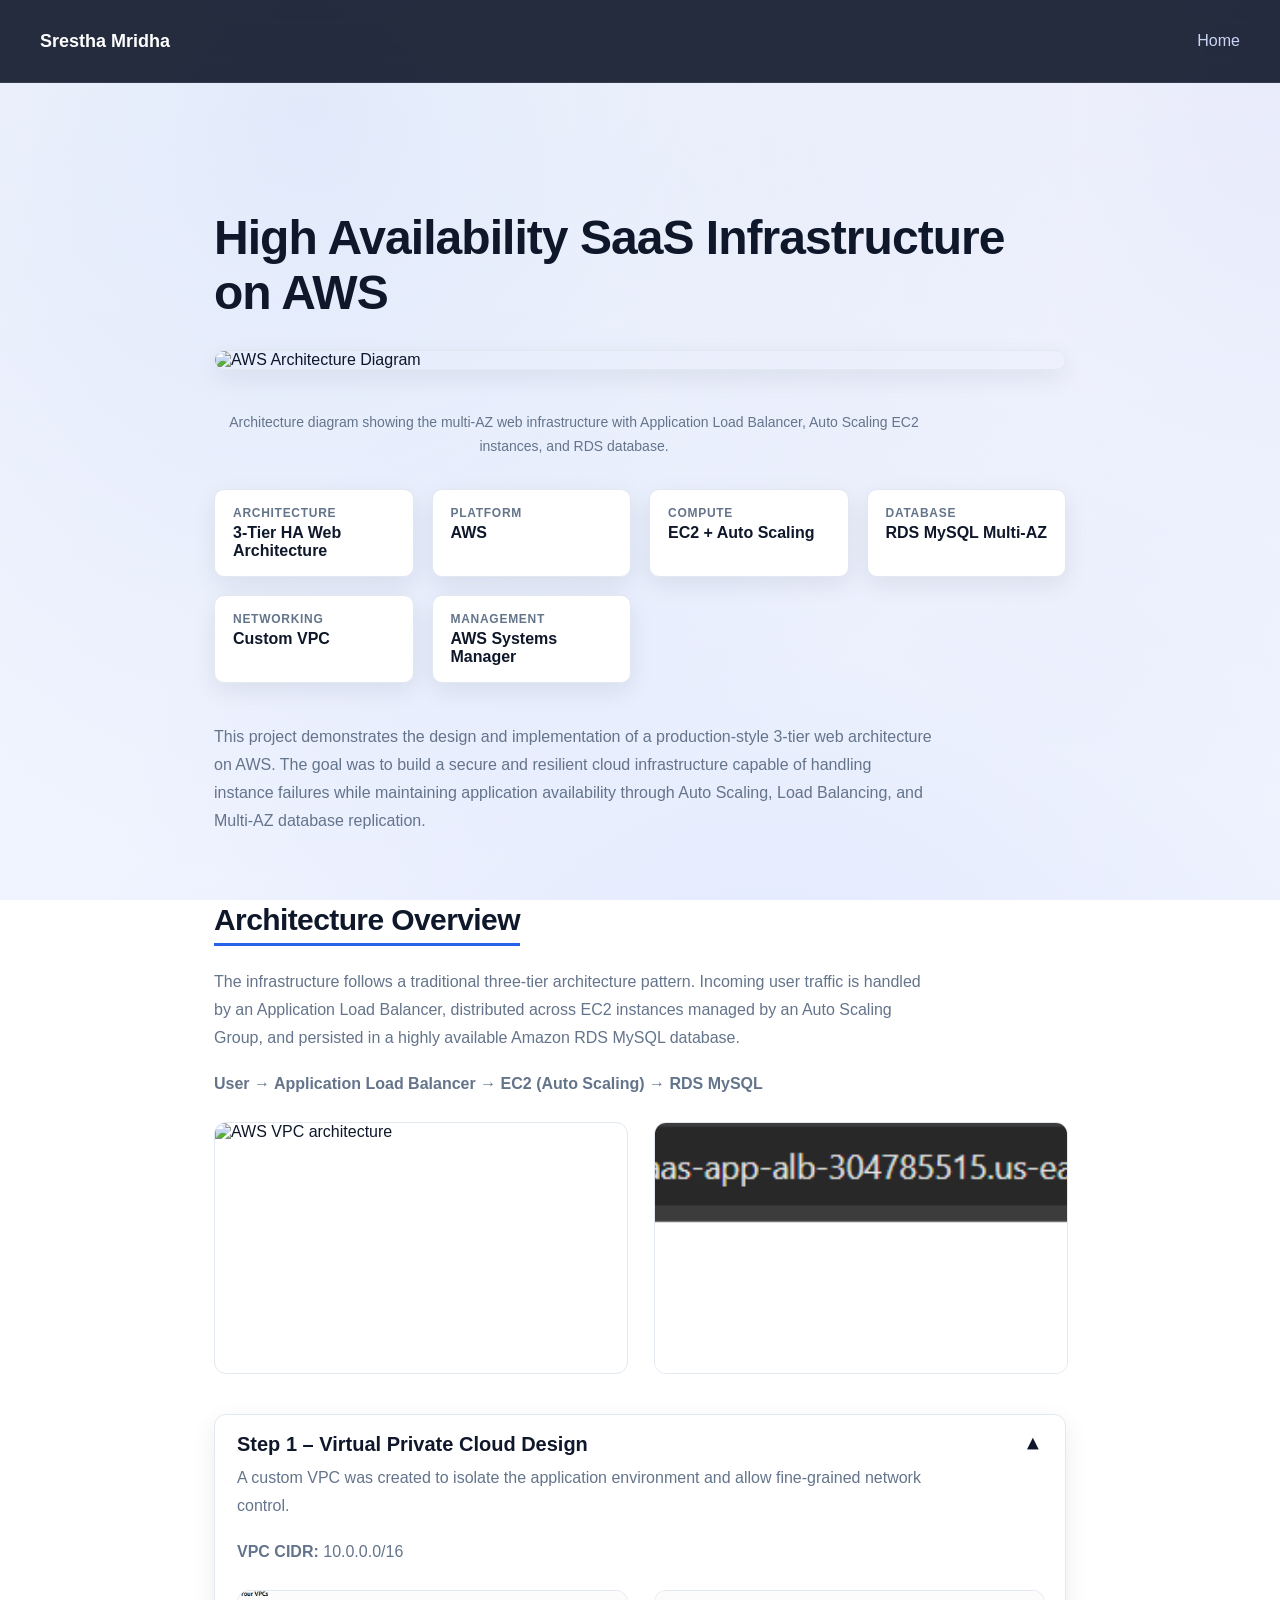
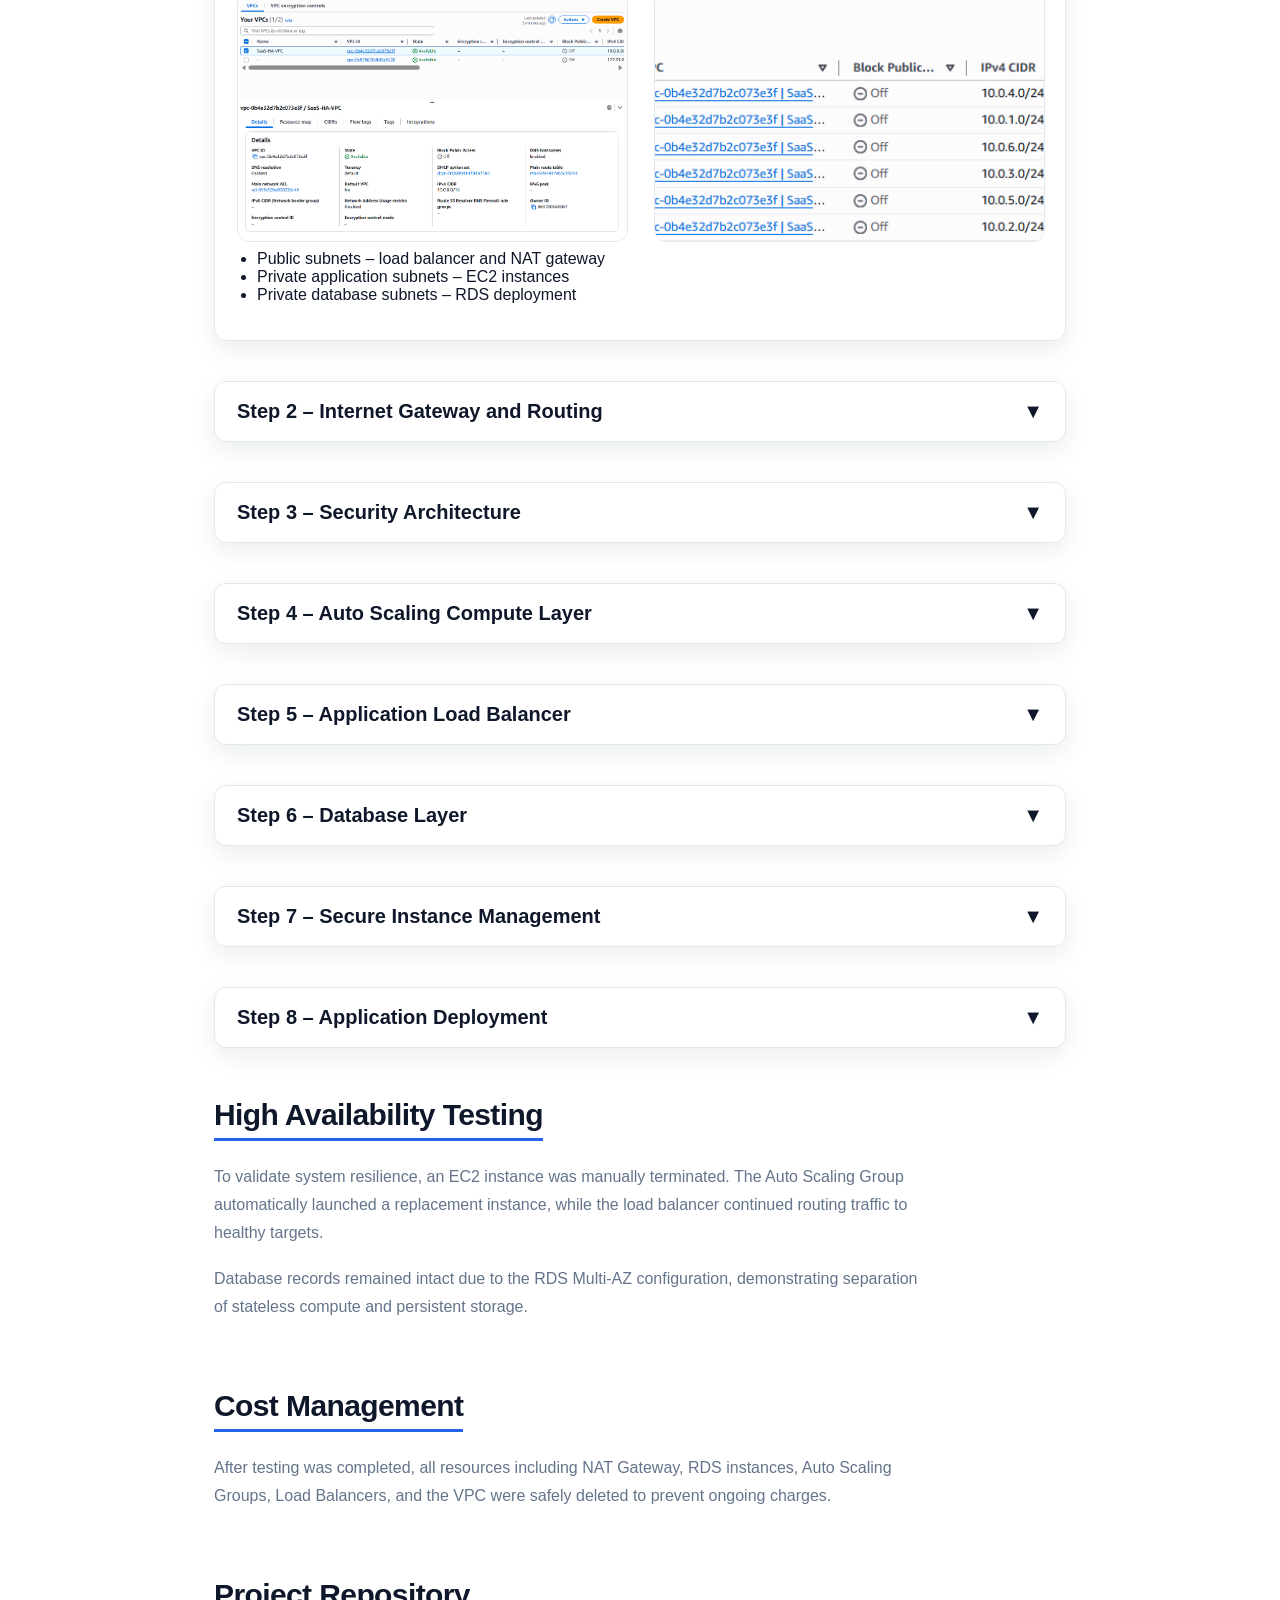
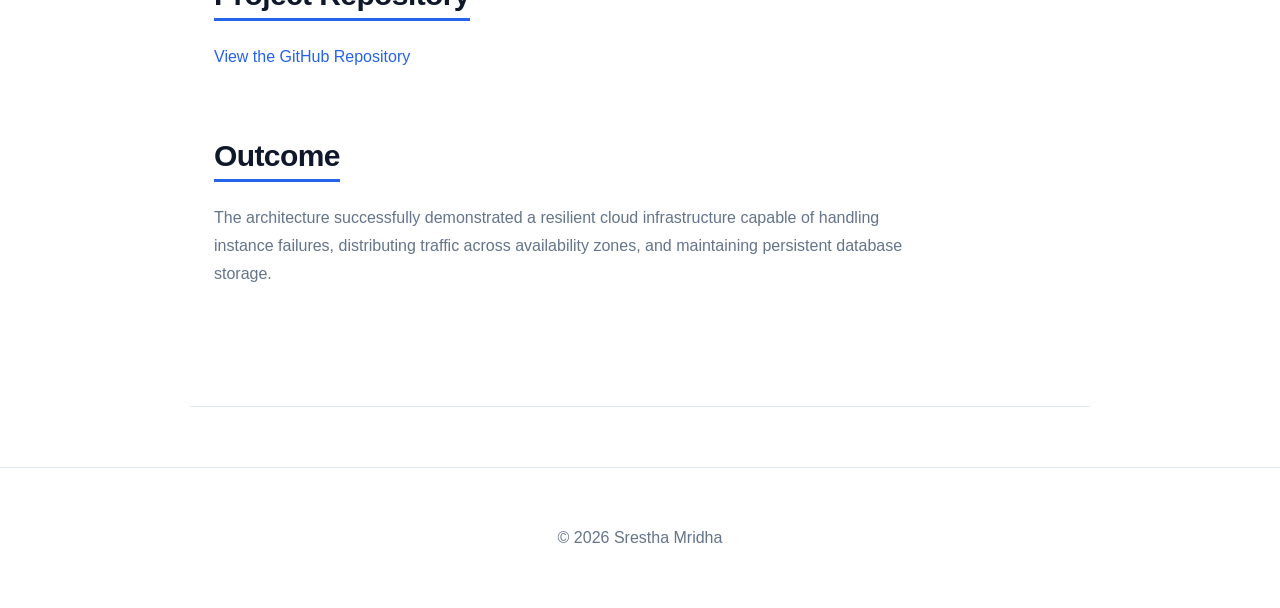
==== projects/aws-ha-saas.html @ d73e5710 "potfolio updated" ====
<!DOCTYPE html>
<html lang="en">

<head>

<meta charset="UTF-8">
<title>Production-Style AWS Infrastructure (ALB + ASG + RDS + VPC) | Srestha Mridha</title>

<link rel="stylesheet" href="../css/style.css">

</head>


<body>

<!-- LIGHTBOX -->
<div id="lightbox">
<span id="lightbox-close">&times;</span>
<img id="lightbox-img">
</div>


<!-- NAVBAR -->

<nav class="navbar">

<div class="logo">Srestha Mridha</div>

<ul class="nav-links">
<li><a href="../index.html">Home</a></li>
</ul>

</nav>



<!-- PROJECT CONTENT -->

<section class="section project-layout">

<div class="container">

<h1>High Availability SaaS Infrastructure on AWS</h1>


<!-- ARCHITECTURE DIAGRAM -->

<div class="architecture-banner">
<img src="../assets/images/aws-ha-saas/vpc_resource_map.png"
alt="AWS Architecture Diagram">
</div>

<p class="diagram-caption">
Architecture diagram showing the multi-AZ web infrastructure with
Application Load Balancer, Auto Scaling EC2 instances, and RDS database.
</p>



<!-- PROJECT SUMMARY -->

<div class="project-summary">

<div class="summary-item">
<span class="summary-label">Architecture</span>
<span>3-Tier HA Web Architecture</span>
</div>

<div class="summary-item">
<span class="summary-label">Platform</span>
<span>AWS</span>
</div>

<div class="summary-item">
<span class="summary-label">Compute</span>
<span>EC2 + Auto Scaling</span>
</div>

<div class="summary-item">
<span class="summary-label">Database</span>
<span>RDS MySQL Multi-AZ</span>
</div>

<div class="summary-item">
<span class="summary-label">Networking</span>
<span>Custom VPC</span>
</div>

<div class="summary-item">
<span class="summary-label">Management</span>
<span>AWS Systems Manager</span>
</div>

</div>



<p>
This project demonstrates the design and implementation of a production-style
3-tier web architecture on AWS. The goal was to build a secure and resilient
cloud infrastructure capable of handling instance failures while maintaining
application availability through Auto Scaling, Load Balancing, and Multi-AZ
database replication.
</p>



<h2>Architecture Overview</h2>

<p>
The infrastructure follows a traditional three-tier architecture pattern.
Incoming user traffic is handled by an Application Load Balancer,
distributed across EC2 instances managed by an Auto Scaling Group,
and persisted in a highly available Amazon RDS MySQL database.
</p>

<p><strong>
User → Application Load Balancer → EC2 (Auto Scaling) → RDS MySQL
</strong></p>


<div class="image-grid">

<img src="../assets/images/aws-ha-saas/vpc_resource_map.png"
alt="AWS VPC architecture">

<img src="../assets/images/aws-ha-saas/saas-app-alb-webpage-dns.png"
alt="Application Load Balancer DNS endpoint">

</div>



<!-- STEP 1 -->

<details class="case-step" open>

<summary>Step 1 – Virtual Private Cloud Design</summary>

<p>
A custom VPC was created to isolate the application environment and allow
fine-grained network control.
</p>

<p><strong>VPC CIDR:</strong> 10.0.0.0/16</p>

<div class="image-grid">

<img src="../assets/images/aws-ha-saas/VPC_summary_page.png"
alt="AWS VPC summary">

<img src="../assets/images/aws-ha-saas/vpc_subnets.png"
alt="Subnet architecture">

</div>

<ul>
<li>Public subnets – load balancer and NAT gateway</li>
<li>Private application subnets – EC2 instances</li>
<li>Private database subnets – RDS deployment</li>
</ul>

</details>



<!-- STEP 2 -->

<details class="case-step">

<summary>Step 2 – Internet Gateway and Routing</summary>

<p>
An Internet Gateway was attached to the VPC to allow public access to the
load balancer. Private subnets use a NAT Gateway for outbound internet
connectivity while remaining inaccessible from the internet.
</p>

<div class="image-grid">

<img src="../assets/images/aws-ha-saas/saas-ha-igw.png"
alt="Internet Gateway">

<img src="../assets/images/aws-ha-saas/vpc_route_tables.png"
alt="Route tables">

<img src="../assets/images/aws-ha-saas/saas-ha-nat-az1-ip-addresses.png"
alt="NAT Gateway">

</div>

</details>



<!-- STEP 3 -->

<details class="case-step">

<summary>Step 3 – Security Architecture</summary>

<p>
Security groups were configured using a layered access model so each tier
only communicates with the required upstream component.
</p>

<ul>
<li>ALB Security Group → allows HTTP traffic from internet</li>
<li>EC2 Security Group → allows inbound traffic only from ALB</li>
<li>RDS Security Group → allows MySQL access only from EC2</li>
</ul>

<div class="image-grid">

<img src="../assets/images/aws-ha-saas/alb-sg-details-and-inbound.png"
alt="ALB security group">

<img src="../assets/images/aws-ha-saas/ec2-app-sg-details-and-inbound.png"
alt="EC2 security group">

<img src="../assets/images/aws-ha-saas/ec2-sg-rds-sg-details-and-inbound.png"
alt="RDS security group">

</div>

</details>



<!-- STEP 4 -->

<details class="case-step">

<summary>Step 4 – Auto Scaling Compute Layer</summary>

<p>
A Launch Template was created to automatically configure EC2 instances
with Apache, PHP, and MySQL client tools during startup.
</p>

<div class="image-grid">

<img src="../assets/images/aws-ha-saas/saas-app-lt-details.png"
alt="Launch template">

<img src="../assets/images/aws-ha-saas/ec2-asg-saas-app-asg-details.png"
alt="Auto Scaling group">

</div>

</details>



<!-- STEP 5 -->

<details class="case-step">

<summary>Step 5 – Application Load Balancer</summary>

<p>
An Application Load Balancer distributes incoming traffic across healthy
instances registered within a target group.
</p>

<div class="image-grid">

<img src="../assets/images/aws-ha-saas/ec2-alb-saas-app-alb-network-mapping.png"
alt="ALB network mapping">

<img src="../assets/images/aws-ha-saas/ec2-alb-saas-app-alb-listener-and-rules.png"
alt="ALB listener rules">

<img src="../assets/images/aws-ha-saas/ec2-tg-saas-app-tg-targets-and-details.png"
alt="Target group health checks">

</div>

</details>



<!-- STEP 6 -->

<details class="case-step">

<summary>Step 6 – Database Layer</summary>

<p>
Amazon RDS MySQL was deployed in Multi-AZ mode to provide automatic failover
and high availability.
</p>

<div class="image-grid">

<img src="../assets/images/aws-ha-saas/saas-ha-mysql-configuration.png"
alt="RDS configuration">

<img src="../assets/images/aws-ha-saas/saas-ha-mysql-part1.png"
alt="RDS configuration part 1">

<img src="../assets/images/aws-ha-saas/saas-ha-mysql-part2.png"
alt="RDS configuration part 2">

</div>

</details>



<!-- STEP 7 -->

<details class="case-step">

<summary>Step 7 – Secure Instance Management</summary>

<p>
Instead of opening SSH access, instances were managed using AWS Systems
Manager Session Manager.
</p>

<div class="image-grid">

<img src="../assets/images/aws-ha-saas/ssm-fleet-manager-list.png"
alt="SSM managed instances">

<img src="../assets/images/aws-ha-saas/ssm-terminal-hostname-sql-version-rds-table.png"
alt="SSM terminal access">

</div>

</details>



<!-- STEP 8 -->

<details class="case-step">

<summary>Step 8 – Application Deployment</summary>

<p>
A PHP application was deployed on the EC2 instances to validate
database connectivity and confirm that the system functioned end-to-end.
</p>

<div class="image-grid">

<img src="../assets/images/aws-ha-saas/index-php-on-web.png"
alt="Application running">

</div>

</details>



<h2>High Availability Testing</h2>

<p>
To validate system resilience, an EC2 instance was manually terminated.
The Auto Scaling Group automatically launched a replacement instance,
while the load balancer continued routing traffic to healthy targets.
</p>

<p>
Database records remained intact due to the RDS Multi-AZ configuration,
demonstrating separation of stateless compute and persistent storage.
</p>



<h2>Cost Management</h2>

<p>
After testing was completed, all resources including NAT Gateway,
RDS instances, Auto Scaling Groups, Load Balancers, and the VPC
were safely deleted to prevent ongoing charges.
</p>



<h2>Project Repository</h2>

<p>
<a href="https://github.com/SresthaMridha/aws-ha-webapp-alb-asg" target="_blank">
View the GitHub Repository
</a>
</p>



<h2>Outcome</h2>

<p>
The architecture successfully demonstrated a resilient cloud
infrastructure capable of handling instance failures, distributing
traffic across availability zones, and maintaining persistent
database storage.
</p>

</div>

</section>



<footer class="footer">
<p>© 2026 Srestha Mridha</p>
</footer>


<script src="../js/script.js"></script>

</body>
</html>
---- css/style.css ----
/* ===== Color Palette ===== */
:root {
    --bg-main: #f8fafc;
    --bg-secondary: #eef2ff;
    --bg-card: #ffffff;

    --text-main: #0f172a;
    --text-muted: #64748b;

    /* NEW ACCENT COLOR */
    --accent: #2563eb;
    --accent-hover: #1d4ed8;

    --border: #e2e8f0;

    --shadow-soft: 0 8px 25px rgba(15, 23, 42, 0.08);
    --shadow-hover: 0 20px 45px rgba(15, 23, 42, 0.15);
}

.container{
max-width:1100px;
margin:0 auto;
padding:0 24px;
}

/* ===== Base ===== */

html {
    scroll-behavior: smooth;
}

body {
    cursor : url("../icons/cloud-cursor.png") 16 16, auto;
    margin: 0;
    font-family: "Inter", "Segoe UI", Arial, sans-serif;

    background:
        radial-gradient(circle at 20% 10%, rgba(37,99,235,0.10), transparent 50%),
        radial-gradient(circle at 85% 5%, rgba(99,102,241,0.10), transparent 45%),
        radial-gradient(circle at 50% 90%, rgba(37,99,235,0.06), transparent 55%),
        linear-gradient(180deg,#f8fafc,#eef2ff);

    background-attachment: fixed;
    background-size:120% 120%;
    animation:backgroundFlow 40s ease infinite;

    color: var(--text-main);
    padding-top: 70px;
}

@keyframes backgroundFlow{

0%{
background-position:0% 0%;
}

50%{
background-position:100% 100%;
}

100%{
background-position:0% 0%;
}

}

/* ===== Navbar ===== */

.navbar {
    position: fixed;
    width: 100%;
    top: 0;

    background: rgba(15,23,42,0.9);
    backdrop-filter: blur(12px);

    display: flex;
    justify-content: space-between;
    align-items: center;

    padding: 16px 40px;
    box-sizing: border-box;

    border-bottom: 1px solid rgba(255,255,255,0.08);
    z-index: 1000;
}

.logo {
    font-size: 18px;
    font-weight: 700;
    color: white;
}

.nav-links {
    list-style: none;
    display: flex;
    gap: 26px;
}

.nav-links a {
    text-decoration: none;
    color: #cbd5f5;
    font-weight: 500;
    position: relative;
}

.nav-links a:hover {
    color: white;
}

.nav-links a::after{
content:"";
position:absolute;
left:0;
bottom:-4px;
width:0%;
height:2px;
background:var(--accent);
transition:.3s;
}

.nav-links a:hover::after{
width:100%;
}

/* ===== Hero ===== */

.hero{
min-height:calc(100vh - 70px);

display:flex;
align-items:center;
justify-content:center;

text-align:center;

padding:80px 20px;

position:relative;
overflow:hidden;

background:
radial-gradient(circle at 50% 20%, rgba(37,99,235,0.28), transparent 65%);
}

.hero::before{

content:"";

position:absolute;

top:45%;
left:50%;

transform:translate(-50%,-50%);

width:900px;
height:500px;

background:
radial-gradient(circle, rgba(37,99,235,0.18), transparent 70%);

z-index:0;

}

.hero p {
    max-width: 720px;
    font-size: 18px;
}

.hero h1{
background:linear-gradient(180deg,#0f172a,#1e293b);
-webkit-background-clip:text;
-webkit-text-fill-color:transparent;
max-width:700px;
}

/* ===== Sections ===== */

.section{
padding:120px 0;
border-bottom:1px solid var(--border);
}

.section h2{

display:inline-block;

border-bottom:3px solid var(--accent);
padding-bottom:6px;

margin-bottom:28px;

}

.section p{
max-width:720px;
}

/* ===== Cards ===== */

.card{

background: var(--bg-card);
padding: 26px;

border-radius: 14px;
border: 1px solid var(--border);

box-shadow: var(--shadow-soft);

position:relative;
overflow:hidden;

transition: transform .25s ease, box-shadow .25s ease;

}

.project-block{

background:white;

padding:28px 32px;

border-radius:14px;

border:1px solid var(--border);

box-shadow:var(--shadow-soft);

margin-top:28px;

position:relative;

overflow:hidden;

transition:transform .25s ease, box-shadow .25s ease;

}

/* subtle accent bar */

.project-block::before{

content:"";

position:absolute;

left:0;
top:0;

width:4px;
height:100%;

background:var(--accent);

}


.card:hover,
.project-block:hover {
    transform: translateY(-6px);
    box-shadow: var(--shadow-hover);
}

/* ===== Stats ===== */

.stats{
max-width:1100px;
margin:0 auto;
margin-top: 20px;
padding:80px 24px 40px;

display:grid;
grid-template-columns:repeat(auto-fit,minmax(220px,1fr));
gap:26px;
}


.stat{
background:white;
padding:32px 28px;
border-radius:14px;

border:1px solid var(--border);
box-shadow:var(--shadow-soft);

display:flex;
flex-direction:column;
align-items:center;
text-align:center;
gap:12px;

transition:.25s;
}

.stat:hover{
transform:translateY(-6px);
box-shadow:var(--shadow-hover);
}

.stat i{
width:34px;
height:34px;
color:var(--accent);
margin-bottom:4px;
}

/* ===== Tech Grid ===== */

.tech-grid {
    display: grid;
    grid-template-columns: repeat(auto-fit,minmax(240px,1fr));
    gap: 24px;
}

.tech-grid > div{
background:white;
border-radius:12px;
padding:22px;
border:1px solid var(--border);
box-shadow:var(--shadow-soft);
transition:.25s;
}

.tech-grid > div:hover{
transform:translateY(-4px);
box-shadow:var(--shadow-hover);
}

/* ===== Skills ===== */

.skills-list{

list-style:none;
padding:0;

display:grid;
grid-template-columns:repeat(auto-fit,minmax(200px,1fr));
gap:16px;

margin-top:30px;

}

.skills-list li{

background:white;
padding:12px 14px;

border-radius:10px;
border:1px solid var(--border);

box-shadow:var(--shadow-soft);

position:relative;
overflow:hidden;

transition:transform .25s ease, box-shadow .25s ease, border .25s ease;

}

/* subtle highlight layer */

.skills-list li::before{

content:"";

position:absolute;
left:0;
top:0;

height:100%;
width:0;

background:rgba(37,99,235,0.08);

transition:width .25s ease;

}

/* hover effects */

.skills-list li:hover::before{
width:100%;
}

.skills-list li:hover{

transform:translateY(-4px);

box-shadow:var(--shadow-hover);

border:1px solid rgba(37,99,235,0.35);

}

/* ===== Buttons ===== */

.cta-btn {
    margin-top: 10px;

    display: inline-block;
    padding: 14px 30px;

    background: linear-gradient(135deg,var(--accent),#1e40af);
    color: white;

    text-decoration: none;
    font-weight: 600;

    border-radius: 10px;

    box-shadow: 0 10px 20px rgba(37,99,235,0.35);

    transition: transform .25s ease, box-shadow .25s ease;
}

.cta-btn:hover {
    transform: translateY(-3px);
    box-shadow: 0 16px 32px rgba(37,99,235,0.4);
}

/* ===== Links ===== */

.project-links{
display:flex;
gap:18px;
margin-top:12px;
}

.project-link,
a {
    color: var(--accent);
    text-decoration: none;
}

.project-link:hover,
a:hover {
    color: var(--accent-hover);
}

/* ===== Images ===== */

.image-grid {
    display: grid;
    grid-template-columns: repeat(auto-fit,minmax(320px,1fr));
    gap: 24px;
    margin-top: 30px;
}

.image-grid img {
    width: 100%;
    height: 250px;
    object-fit: cover;

    border-radius: 12px;
    border: 1px solid var(--border);

    transition: transform .25s ease, box-shadow .25s ease;
}

.image-grid img:hover {
    transform: translateY(-6px);
    box-shadow: var(--shadow-hover);
}

/* ===== Footer ===== */

.footer {
    text-align: center;
    padding: 40px 20px;
    background: rgba(255,255,255,0.6);
    border-top: 1px solid var(--border);
    color: var(--text-muted);
    margin-top:60px;

}

/* ===== Typography ===== */

h1 {
    font-size: clamp(34px,4vw,48px);
    font-weight: 800;
    margin-bottom: 16px;
}

h2{

font-size:30px;
font-weight:700;

margin-top:0;
margin-bottom:26px;

letter-spacing:-0.02em;

color:#0f172a;

}

h3 {
    font-size: 18px;
    font-weight: 700;
    color: #475569;
}

p {
    line-height: 1.75;
    color: var(--text-muted);
}

/* ===== Reveal Animation ===== */

.reveal {
    opacity: 0;
    transform: translateY(40px);
    transition: opacity .6s ease, transform .6s ease;
}

.reveal.active {
    opacity: 1;
    transform: translateY(0);
}

/* ===== Lightbox ===== */

.lightbox {
    position: fixed;
    inset: 0;
    background: rgba(0,0,0,0.9);

    display: flex;
    align-items: center;
    justify-content: center;

    opacity: 0;
    pointer-events: none;
    transition: opacity .3s ease;
}

.lightbox.active {
    opacity: 1;
    pointer-events: auto;
}

.lightbox img {
    max-width: 90%;
    max-height: 85%;
    border-radius: 10px;
}

.lightbox-close {
    position: absolute;
    top: 20px;
    right: 40px;
    font-size: 35px;
    color: white;
    cursor: pointer;
}

/* ===== Responsive ===== */

@media (max-width:800px){

.navbar{
padding:14px 16px;
}

.nav-links{
gap:12px;
font-size:14px;
}

.hero{
padding-top:120px;
min-height:75vh;
}

.section{
padding:72px 18px;
}

}

.learning-grid{
display:grid;
grid-template-columns:repeat(auto-fit,minmax(240px,1fr));
gap:24px;
margin-top:30px;
}

.learning-card{
background:white;
padding:24px;
border-radius:12px;
border:1px solid var(--border);
box-shadow:var(--shadow-soft);
transition:.25s;

display:flex;
flex-direction:column;
gap:10px;
}

.learning-card:hover{

transform:translateY(-6px);

box-shadow:var(--shadow-hover);

}

.learning-card i{

width:28px;
height:28px;

color:var(--accent);

margin-bottom:10px;
}

/* NETWORK GRID BACKGROUND */

.network-bg{

position:absolute;
inset:0;

background-image:
linear-gradient(rgba(37,99,235,0.18) 1px, transparent 1px),
linear-gradient(90deg, rgba(37,99,235,0.18) 1px, transparent 1px);

background-size:52px 52px;

background-position:center;

animation:gridMove 40s linear infinite;

z-index:0;

}

/* slow moving grid */

@keyframes gridMove {

0%{
background-position:0 0;
}

100%{
background-position:200px 200px;
}

}

/* ensure hero content stays above */

.hero{

position:relative;
overflow:hidden;

}

.hero-content{
position:relative;
z-index:2;

max-width:820px;
margin:auto;

display:flex;
flex-direction:column;
align-items:center;
gap:18px;

text-align:center;
}


/* floating network nodes + topology lines */

.network-bg::after{

content:"";

position:absolute;
inset:0;

/* nodes */

background-image:

radial-gradient(circle at 20% 30%, rgba(37,99,235,0.45) 3px, transparent 4px),
radial-gradient(circle at 70% 40%, rgba(37,99,235,0.45) 3px, transparent 4px),
radial-gradient(circle at 40% 70%, rgba(37,99,235,0.45) 3px, transparent 4px),
radial-gradient(circle at 80% 80%, rgba(37,99,235,0.45) 3px, transparent 4px),

/* topology lines */

linear-gradient(120deg, transparent 48%, rgba(37,99,235,0.06) 50%, transparent 52%),
linear-gradient(60deg, transparent 48%, rgba(37,99,235,0.06) 50%, transparent 52%);

background-size:
auto,
auto,
auto,
auto,
320px 320px,
320px 320px;

animation:nodeFloat 16s ease-in-out infinite;

pointer-events:none;

}

@keyframes nodeFloat{

0%{transform:translateY(0)}
50%{transform:translateY(-15px)}
100%{transform:translateY(0)}

}

.projects-grid{
display:flex;
flex-direction:column;
gap:32px;
margin-top:30px;
}

.hero-buttons{
display:flex;
gap:16px;
justify-content:center;
margin-top:24px;
flex-wrap:wrap;
}

.secondary-btn{
background:white;
color:var(--accent);
border:1px solid var(--accent);
box-shadow:none;
}

.secondary-btn:hover{
background:var(--accent);
color:white;
}


p{
line-height:1.75;
color:var(--text-muted);
font-size:16px;
}


.tech-strip{

padding:40px 0;

}

.logo-row{

display:flex;
justify-content:center;
gap:60px;
flex-wrap:wrap;
opacity:0.7;

}

.logo-row img{

height:32px;
filter:grayscale(100%);
transition:.25s;

}

.logo-row img:hover{

filter:none;
opacity:1;

}

.hero-current{

font-size:14px;
margin-top:10px;
color:#64748b;

}

.github-link{

display:inline-block;
margin-left:16px;
font-weight:500;
color:#475569;

}

.github-link:hover{

color:var(--accent);

}


/* ===== Color Palette ===== */

:root {
--bg-main:#f8fafc;
--bg-secondary:#eef2ff;
--bg-card:#ffffff;

--text-main:#0f172a;
--text-muted:#64748b;

--accent:#2563eb;
--accent-hover:#1d4ed8;

--border:#e2e8f0;

--shadow-soft:0 8px 25px rgba(15,23,42,0.08);
--shadow-hover:0 20px 45px rgba(15,23,42,0.15);
}



/* ===== Container ===== */

.container{
max-width:1100px;
margin:0 auto;
padding:0 24px;
}



/* ===== Base ===== */

html{
scroll-behavior:smooth;
}

body{

margin:0;
font-family:"Inter","Segoe UI",Arial,sans-serif;

background:
radial-gradient(circle at 20% 10%, rgba(37,99,235,0.10), transparent 50%),
radial-gradient(circle at 85% 5%, rgba(99,102,241,0.10), transparent 45%),
radial-gradient(circle at 50% 90%, rgba(37,99,235,0.06), transparent 55%),
linear-gradient(180deg,#f8fafc,#eef2ff);

background-attachment:fixed;
background-size:120% 120%;

animation:backgroundFlow 40s ease infinite;

color:var(--text-main);

padding-top:70px;

}

@keyframes backgroundFlow{

0%{background-position:0% 0%;}
50%{background-position:100% 100%;}
100%{background-position:0% 0%;}

}



/* ===== Navbar ===== */

.navbar{

position:fixed;
top:0;
width:100%;

background:rgba(15,23,42,0.9);
backdrop-filter:blur(12px);

display:flex;
justify-content:space-between;
align-items:center;

padding:16px 40px;

border-bottom:1px solid rgba(255,255,255,0.08);

z-index:1000;

}

.logo{
font-size:18px;
font-weight:700;
color:white;
}

.nav-links{

list-style:none;
display:flex;
gap:26px;

}

.nav-links a{

text-decoration:none;
color:#cbd5f5;
font-weight:500;

position:relative;

}

.nav-links a:hover{
color:white;
}

.nav-links a::after{

content:"";

position:absolute;

left:0;
bottom:-4px;

width:0%;
height:2px;

background:var(--accent);

transition:.3s;

}

.nav-links a:hover::after{
width:100%;
}



/* ===== Hero ===== */

.hero{

min-height:calc(100vh - 70px);

display:flex;
align-items:center;
justify-content:center;

text-align:center;

padding:80px 20px;

position:relative;
overflow:hidden;

background:
radial-gradient(circle at 50% 20%, rgba(37,99,235,0.28), transparent 65%);

}

.hero::before{

content:"";

position:absolute;

top:45%;
left:50%;

transform:translate(-50%,-50%);

width:900px;
height:500px;

background:
radial-gradient(circle, rgba(37,99,235,0.18), transparent 70%);

z-index:0;

}

.hero-content{

position:relative;
z-index:2;

max-width:820px;

margin:auto;

display:flex;
flex-direction:column;
align-items:center;
gap:18px;

}

.hero h1{

background:linear-gradient(180deg,#0f172a,#1e293b);

-webkit-background-clip:text;
-webkit-text-fill-color:transparent;

max-width:700px;

}

.hero p{

max-width:720px;
font-size:18px;

}



/* ===== Sections ===== */

.section{

padding:100px 0;

border-bottom:1px solid var(--border);

}



/* ===== Section Titles ===== */

.section h2{

display:inline-block;

border-bottom:3px solid var(--accent);

padding-bottom:6px;

margin-bottom:24px;

}



/* ===== Cards ===== */

.card{

background:var(--bg-card);

padding:34px 38px;

border-radius:14px;

border:1px solid var(--border);

box-shadow:var(--shadow-soft);

position:relative;
overflow:hidden;

transition:transform .25s ease, box-shadow .25s ease;

}

.card:hover{

transform:translateY(-6px);

box-shadow:var(--shadow-hover);

}



/* ===== Project Blocks ===== */

.project-block{

background:white;

padding:28px 32px;

border-radius:14px;

border:1px solid var(--border);

box-shadow:var(--shadow-soft);

margin-top:28px;

position:relative;
overflow:hidden;

transition:transform .25s ease, box-shadow .25s ease;

}

.project-block::before{

content:"";

position:absolute;

left:0;
top:0;

width:4px;
height:100%;

background:var(--accent);

}

.project-block:hover{

transform:translateY(-6px);

box-shadow:var(--shadow-hover);

}



/* ===== Stats ===== */

.stats{

max-width:1100px;

margin:0 auto;

padding:80px 24px 40px;

display:grid;

grid-template-columns:repeat(auto-fit,minmax(220px,1fr));

gap:26px;

}

.stat{

background:white;

padding:32px 28px;

border-radius:14px;

border:1px solid var(--border);

box-shadow:var(--shadow-soft);

display:flex;
flex-direction:column;
align-items:center;

text-align:center;

gap:12px;

transition:.25s;

}

.stat:hover{

transform:translateY(-6px);

box-shadow:var(--shadow-hover);

}

.stat i{

width:34px;
height:34px;

color:var(--accent);

}



/* ===== Tech Grid ===== */

.tech-grid{

display:grid;

grid-template-columns:repeat(auto-fit,minmax(240px,1fr));

gap:24px;

}

.tech-grid > div{

background:white;

border-radius:12px;

padding:22px;

border:1px solid var(--border);

box-shadow:var(--shadow-soft);

transition:.25s;

}

.tech-grid > div:hover{

transform:translateY(-4px);

box-shadow:var(--shadow-hover);

}



/* ===== Skills ===== */

.skills-list{

list-style:none;

padding:0;

display:grid;

grid-template-columns:repeat(auto-fit,minmax(200px,1fr));

gap:16px;

margin-top:30px;

}

.skills-list li{

background:white;

padding:12px 14px;

border-radius:10px;

border:1px solid var(--border);

box-shadow:var(--shadow-soft);

position:relative;
overflow:hidden;

transition:transform .25s ease, box-shadow .25s ease, border .25s ease;

}

.skills-list li::before{

content:"";

position:absolute;

left:0;
top:0;

height:100%;
width:0;

background:rgba(37,99,235,0.08);

transition:width .25s ease;

}

.skills-list li:hover::before{
width:100%;
}

.skills-list li:hover{

transform:translateY(-4px);

box-shadow:var(--shadow-hover);

border:1px solid rgba(37,99,235,0.35);

}



/* ===== Images ===== */

.image-grid{

display:grid;

grid-template-columns:repeat(auto-fit,minmax(320px,1fr));

gap:28px;

margin-top:30px;

}

.image-grid img{

width:100%;
height:250px;

object-fit:cover;

border-radius:12px;

border:1px solid var(--border);

transition:transform .25s ease, box-shadow .25s ease;

}

.image-grid img:hover{

transform:translateY(-6px) scale(1.02);

box-shadow:var(--shadow-hover);

}



/* ===== Buttons ===== */

.cta-btn{

display:inline-block;

padding:14px 30px;

background:linear-gradient(135deg,var(--accent),#1e40af);

color:white;

text-decoration:none;

font-weight:600;

border-radius:10px;

box-shadow:0 10px 20px rgba(37,99,235,0.35);

transition:transform .25s ease, box-shadow .25s ease;

}

.cta-btn:hover{

transform:translateY(-3px);

box-shadow:0 16px 32px rgba(37,99,235,0.4);

}



/* ===== Projects Grid ===== */

.projects-grid{

display:grid;

grid-template-columns:repeat(auto-fit,minmax(280px,1fr));

gap:24px;

margin-top:30px;

}



/* ===== Footer ===== */

.footer{

text-align:center;

padding:40px 20px;

background:rgba(255,255,255,0.6);

border-top:1px solid var(--border);

color:var(--text-muted);

margin-top:60px;

}



/* ===== Typography ===== */

h1{

font-size:clamp(34px,4vw,48px);

font-weight:800;

margin-bottom:22px;

letter-spacing:-0.02em;

}

h2{

font-size:30px;

font-weight:700;

margin-top:0;

margin-bottom:26px;

letter-spacing:-0.02em;

color:#0f172a;

}

h3{

font-size:18px;

font-weight:700;

color:#475569;

}

p{

line-height:1.75;

color:var(--text-muted);

font-size:16px;

}



/* ===== Reveal Animation ===== */

.reveal{

opacity:0;

transform:translateY(40px);

transition:opacity .6s ease, transform .6s ease;

}

.reveal.active{

opacity:1;

transform:translateY(0);

}



/* ===== Responsive ===== */

@media (max-width:800px){

.navbar{
padding:14px 16px;
}

.nav-links{
gap:12px;
font-size:14px;
}

.hero{
padding-top:120px;
min-height:75vh;
}

.section{
padding:72px 18px;
}

}

/* ===== PROJECT PAGE CLEAN LAYOUT ===== */

.project-layout{

max-width:900px;
margin:auto;

}

.project-layout h2{

margin-top:50px;
margin-bottom:14px;

}

.project-layout ul{

margin-top:8px;
margin-bottom:18px;

padding-left:20px;

}

.project-layout p{

margin-top:8px;
margin-bottom:18px;

max-width:720px;

}

.project-layout .image-grid{

margin-top:24px;

}

/* ===== PROJECT SUMMARY ===== */

.project-summary{

display:grid;

grid-template-columns:repeat(auto-fit,minmax(180px,1fr));

gap:18px;

margin-top:30px;
margin-bottom:40px;

}

.summary-item{

background:white;

padding:16px 18px;

border-radius:10px;

border:1px solid var(--border);

box-shadow:var(--shadow-soft);

display:flex;
flex-direction:column;
gap:4px;

}

.summary-label{

font-size:12px;

letter-spacing:0.06em;

text-transform:uppercase;

color:#64748b;

font-weight:600;

}

.summary-item span:last-child{

font-weight:600;

color:#0f172a;

}

#lightbox{
position:fixed;
top:0;
left:0;
width:100%;
height:100%;
background:rgba(0,0,0,0.85);
display:none;
justify-content:center;
align-items:center;
z-index:9999;
}

#lightbox.active{
display:flex;
}

#lightbox img{
max-width:90%;
max-height:90%;
border-radius:10px;
box-shadow:0 20px 60px rgba(0,0,0,0.6);
}

#lightbox-close{
position:absolute;
top:30px;
right:40px;
font-size:40px;
color:white;
cursor:pointer;
}


.image-grid img{
cursor:pointer;
transition:transform .25s ease;
}

.image-grid img:hover{
transform:scale(1.04);
}

.case-step{
margin-top:40px;
background:white;
border:1px solid var(--border);
border-radius:12px;
padding:18px 22px;
box-shadow:var(--shadow-soft);
}

.case-step summary{
font-size:20px;
font-weight:600;
cursor:pointer;
list-style:none;
}

.case-step summary::-webkit-details-marker{
display:none;
}

.case-step summary::after{
content:"▼";
float:right;
transition:transform .25s ease;
}

.case-step[open] summary::after{
transform:rotate(180deg);
}

.architecture-banner{
margin-top:30px;
margin-bottom:40px;
border-radius:14px;
overflow:hidden;
border:1px solid var(--border);
box-shadow:var(--shadow-soft);
}

.architecture-banner img{
width:100%;
display:block;
}

.diagram-caption{
font-size:14px;
color:#64748b;
margin-top:8px;
text-align:center;
}

.project-tags{
display:flex;
flex-wrap:wrap;
gap:8px;
margin:8px 0 14px 0;
}

.project-tags span{
font-size:12px;
padding:4px 10px;
background:rgba(37,99,235,0.08);
border:1px solid rgba(37,99,235,0.2);
border-radius:6px;
color:var(--accent);
font-weight:500;
}

.architecture-preview{
padding:80px 0;
background:var(--bg-secondary);
text-align:center;
}

.architecture-description{
max-width:720px;
margin:0 auto 40px auto;
color:var(--text-secondary);
}

.architecture-diagram{
max-width:900px;
margin:0 auto;
border-radius:14px;
overflow:hidden;
border:1px solid var(--border);
box-shadow:var(--shadow-soft);
}

.architecture-diagram img{
width:100%;
display:block;
}


.project-preview{
margin:14px 0 16px 0;
border-radius:10px;
overflow:hidden;
border:1px solid var(--border);
}

.project-preview img{
width:100%;
display:block;
}

.decision-grid{
display:grid;
grid-template-columns:repeat(auto-fit,minmax(260px,1fr));
gap:24px;
margin-top:30px;
}

.decision-card{
background:white;
border:1px solid var(--border);
border-radius:12px;
padding:20px;
box-shadow:var(--shadow-soft);
}

.decision-card h3{
margin-bottom:10px;
font-size:18px;
}


.services-grid{
display:grid;
grid-template-columns:repeat(auto-fit,minmax(260px,1fr));
gap:24px;
margin-top:30px;
}

.service-card{
background:white;
border:1px solid var(--border);
border-radius:12px;
padding:22px;
box-shadow:var(--shadow-soft);
}

.service-card h3{
margin-bottom:10px;
font-size:18px;
}

.validation-grid{
display:grid;
grid-template-columns:repeat(auto-fit,minmax(260px,1fr));
gap:24px;
margin-top:30px;
}

.validation-card{
background:white;
border:1px solid var(--border);
border-radius:12px;
padding:22px;
box-shadow:var(--shadow-soft);
}

.validation-card h3{
font-size:18px;
margin-bottom:10px;
}

.hero-availability{
margin-top:10px;
font-weight:600;
color:var(--accent);
}
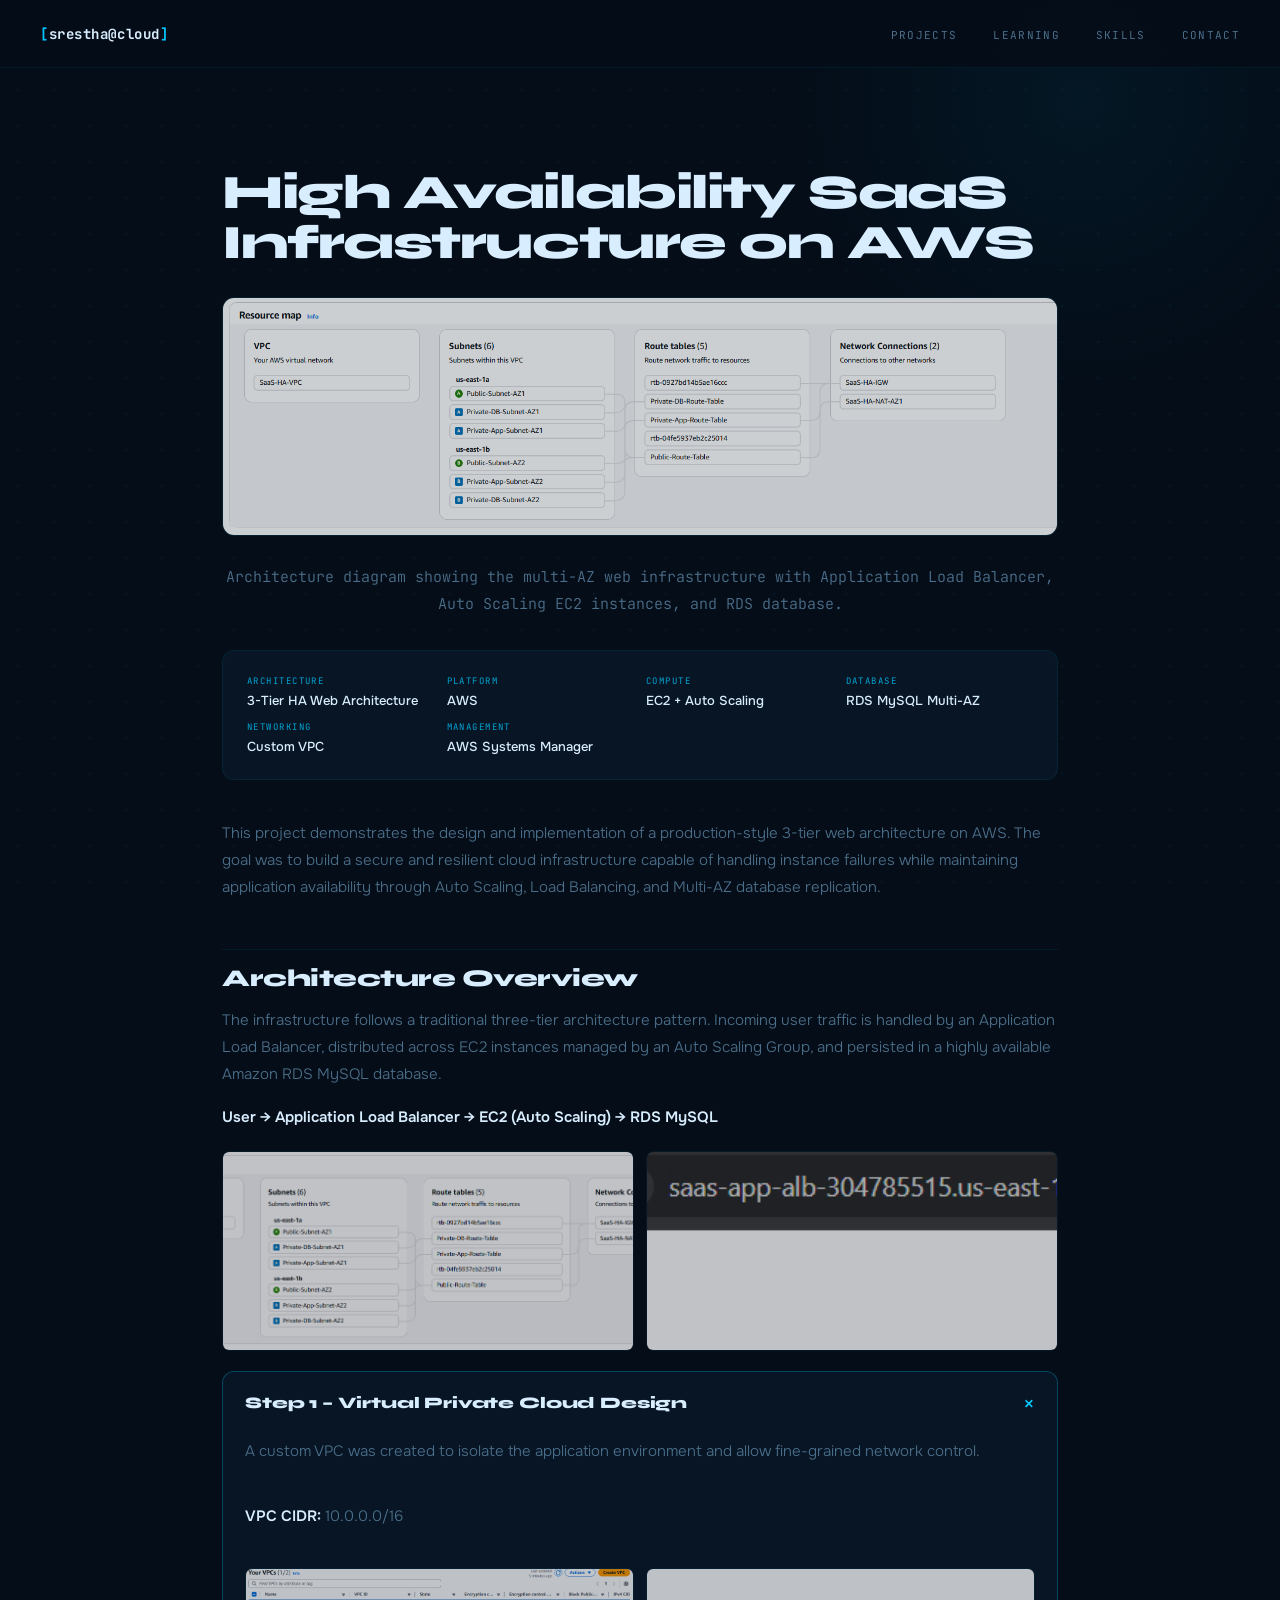
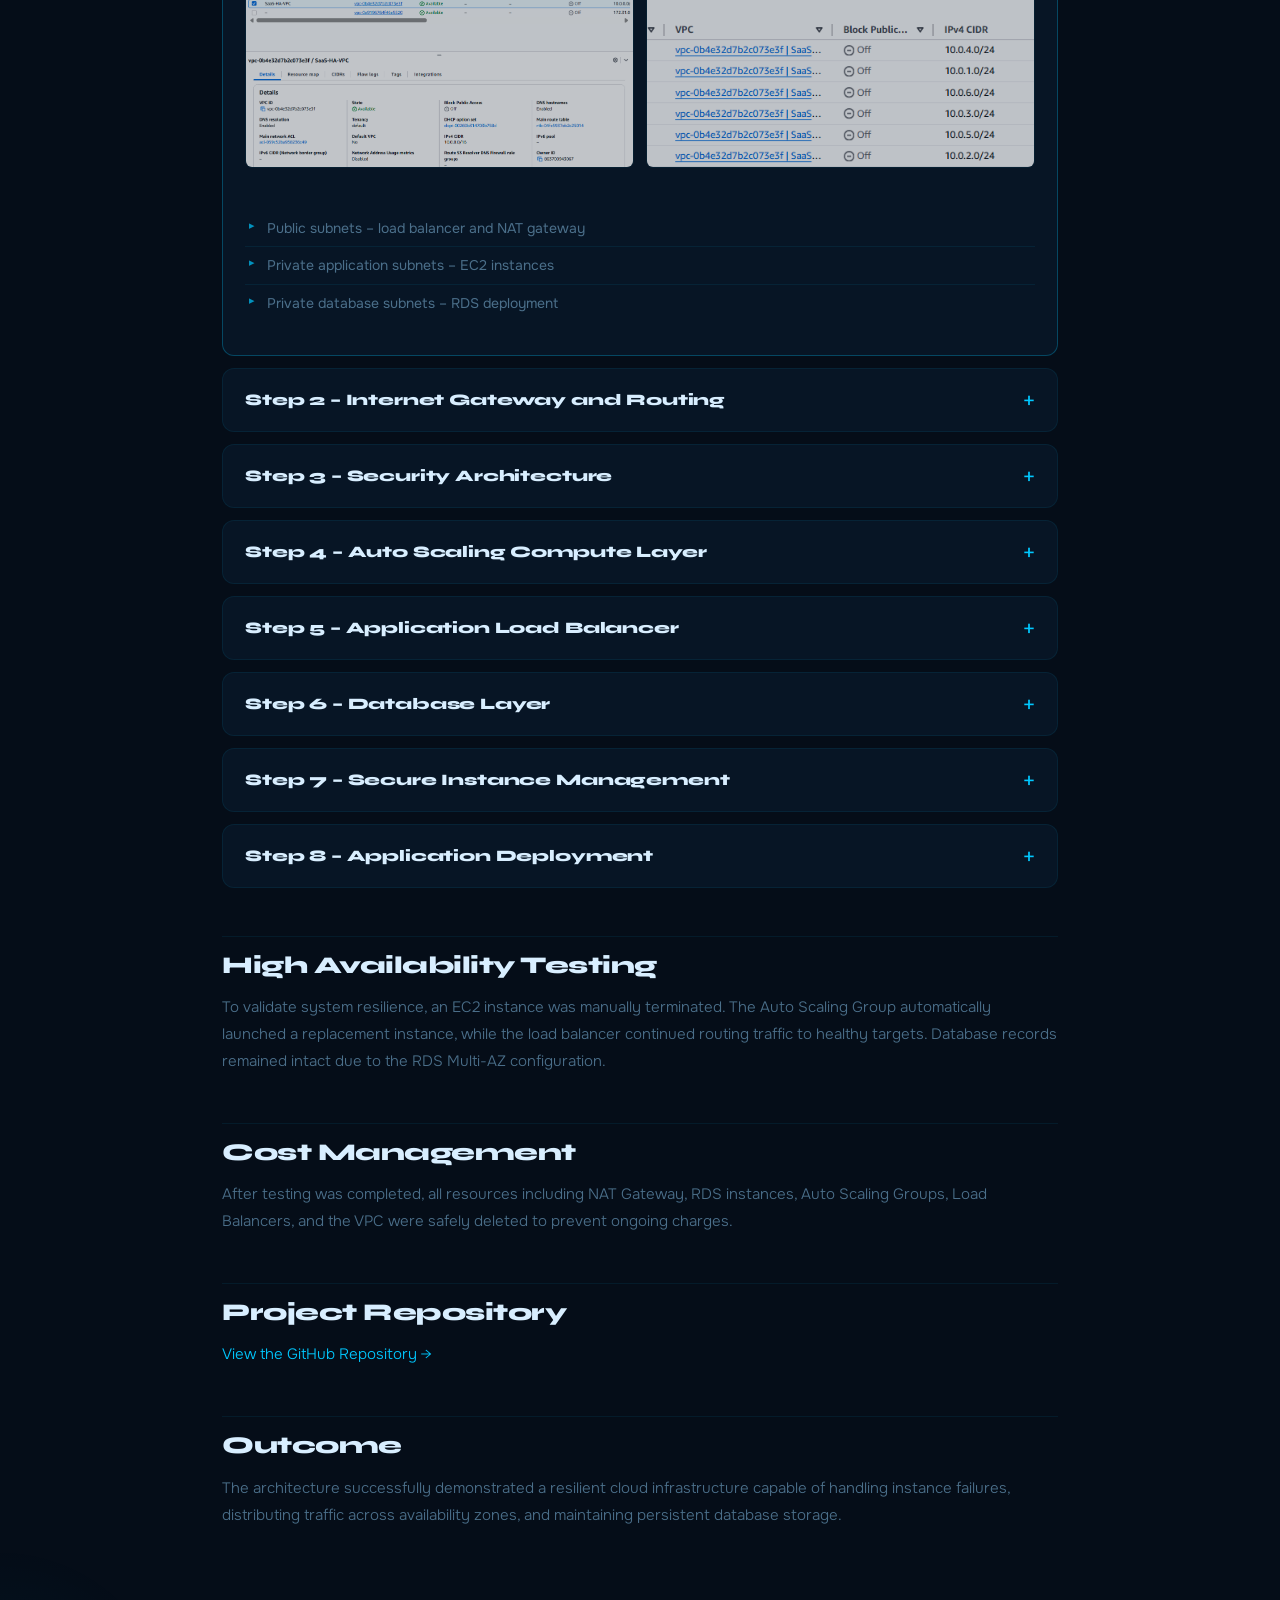
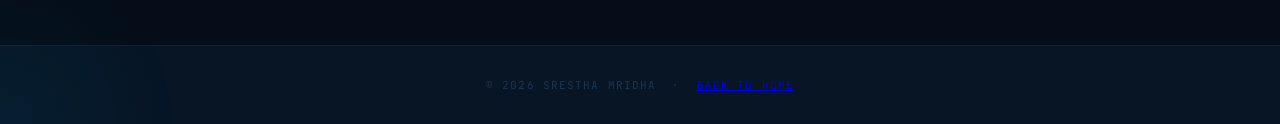
==== commit 7e99a29a: "redesign: Ops Deck theme, magazine projects grid, interactive learning tracker" ====
--- a/projects/aws-ha-saas.html
+++ b/projects/aws-ha-saas.html
@@ -1,416 +1,220 @@
 <!DOCTYPE html>
 <html lang="en">
-
 <head>
-
 <meta charset="UTF-8">
-<title>Production-Style AWS Infrastructure (ALB + ASG + RDS + VPC) | Srestha Mridha</title>
-
+<meta name="viewport" content="width=device-width, initial-scale=1.0">
+<title>AWS HA SaaS Infrastructure | Srestha Mridha</title>
 <link rel="stylesheet" href="../css/style.css">
-
 </head>
-
-
 <body>
 
-<!-- LIGHTBOX -->
-<div id="lightbox">
-<span id="lightbox-close">&times;</span>
-<img id="lightbox-img">
+<div id="lightbox"><span id="lightbox-close">&times;</span><img id="lightbox-img"></div>
+
+<nav class="navbar">
+  <div class="logo">
+    <a href="../index.html" style="text-decoration:none;color:inherit;">
+      <span class="logo-bracket">[</span>srestha@cloud<span class="logo-bracket">]</span>
+    </a>
+  </div>
+  <ul class="nav-links">
+    <li><a href="../index.html#projects">Projects</a></li>
+    <li><a href="../index.html#learning">Learning</a></li>
+    <li><a href="../index.html#skills">Skills</a></li>
+    <li><a href="../index.html#contact">Contact</a></li>
+  </ul>
+</nav>
+
+
+<section class="section project-layout">
+<div class="container">
+
+  <h1>High Availability SaaS Infrastructure on AWS</h1>
+
+  <div class="architecture-banner">
+    <img src="../assets/images/aws-ha-saas/vpc resource map.png" alt="AWS Architecture Diagram">
+  </div>
+  <p class="diagram-caption">
+    Architecture diagram showing the multi-AZ web infrastructure with
+    Application Load Balancer, Auto Scaling EC2 instances, and RDS database.
+  </p>
+
+  <div class="project-summary">
+    <div class="summary-item">
+      <span class="summary-label">Architecture</span>
+      <span>3-Tier HA Web Architecture</span>
+    </div>
+    <div class="summary-item">
+      <span class="summary-label">Platform</span>
+      <span>AWS</span>
+    </div>
+    <div class="summary-item">
+      <span class="summary-label">Compute</span>
+      <span>EC2 + Auto Scaling</span>
+    </div>
+    <div class="summary-item">
+      <span class="summary-label">Database</span>
+      <span>RDS MySQL Multi-AZ</span>
+    </div>
+    <div class="summary-item">
+      <span class="summary-label">Networking</span>
+      <span>Custom VPC</span>
+    </div>
+    <div class="summary-item">
+      <span class="summary-label">Management</span>
+      <span>AWS Systems Manager</span>
+    </div>
+  </div>
+
+  <p>
+    This project demonstrates the design and implementation of a production-style
+    3-tier web architecture on AWS. The goal was to build a secure and resilient
+    cloud infrastructure capable of handling instance failures while maintaining
+    application availability through Auto Scaling, Load Balancing, and Multi-AZ
+    database replication.
+  </p>
+
+  <h2>Architecture Overview</h2>
+
+  <p>
+    The infrastructure follows a traditional three-tier architecture pattern.
+    Incoming user traffic is handled by an Application Load Balancer,
+    distributed across EC2 instances managed by an Auto Scaling Group,
+    and persisted in a highly available Amazon RDS MySQL database.
+  </p>
+
+  <p><strong>User → Application Load Balancer → EC2 (Auto Scaling) → RDS MySQL</strong></p>
+
+  <div class="image-grid">
+    <img src="../assets/images/aws-ha-saas/vpc resource map.png" alt="AWS VPC architecture">
+    <img src="../assets/images/aws-ha-saas/saas-app-alb-webpage-dns.png" alt="Application Load Balancer DNS endpoint">
+  </div>
+
+
+  <details class="case-step" open>
+    <summary>Step 1 – Virtual Private Cloud Design</summary>
+    <p>A custom VPC was created to isolate the application environment and allow fine-grained network control.</p>
+    <p><strong>VPC CIDR:</strong> 10.0.0.0/16</p>
+    <div class="image-grid">
+      <img src="../assets/images/aws-ha-saas/VPC_summary_page.png" alt="AWS VPC summary">
+      <img src="../assets/images/aws-ha-saas/vpc_subnets.png" alt="Subnet architecture">
+    </div>
+    <ul>
+      <li>Public subnets – load balancer and NAT gateway</li>
+      <li>Private application subnets – EC2 instances</li>
+      <li>Private database subnets – RDS deployment</li>
+    </ul>
+  </details>
+
+  <details class="case-step">
+    <summary>Step 2 – Internet Gateway and Routing</summary>
+    <p>
+      An Internet Gateway was attached to the VPC to allow public access to the load balancer.
+      Private subnets use a NAT Gateway for outbound internet connectivity while remaining inaccessible from the internet.
+    </p>
+    <div class="image-grid">
+      <img src="../assets/images/aws-ha-saas/saas-ha-igw.png" alt="Internet Gateway">
+      <img src="../assets/images/aws-ha-saas/vpc_route_tables.png" alt="Route tables">
+      <img src="../assets/images/aws-ha-saas/saas-ha-nat-az1-ip-addresses.png" alt="NAT Gateway">
+    </div>
+  </details>
+
+  <details class="case-step">
+    <summary>Step 3 – Security Architecture</summary>
+    <p>Security groups were configured using a layered access model so each tier only communicates with the required upstream component.</p>
+    <ul>
+      <li>ALB Security Group → allows HTTP traffic from internet</li>
+      <li>EC2 Security Group → allows inbound traffic only from ALB</li>
+      <li>RDS Security Group → allows MySQL access only from EC2</li>
+    </ul>
+    <div class="image-grid">
+      <img src="../assets/images/aws-ha-saas/alb-sg-details-and-inbound.png" alt="ALB security group">
+      <img src="../assets/images/aws-ha-saas/ec2-app-sg-details-and-inbound.png" alt="EC2 security group">
+      <img src="../assets/images/aws-ha-saas/ec2-sg-rds-sg-details-and-inbound.png" alt="RDS security group">
+    </div>
+  </details>
+
+  <details class="case-step">
+    <summary>Step 4 – Auto Scaling Compute Layer</summary>
+    <p>A Launch Template was created to automatically configure EC2 instances with Apache, PHP, and MySQL client tools during startup.</p>
+    <div class="image-grid">
+      <img src="../assets/images/aws-ha-saas/saas-app-lt-details.png" alt="Launch template">
+      <img src="../assets/images/aws-ha-saas/ec2-asg-saas-app-asg-details.png" alt="Auto Scaling group">
+    </div>
+  </details>
+
+  <details class="case-step">
+    <summary>Step 5 – Application Load Balancer</summary>
+    <p>An Application Load Balancer distributes incoming traffic across healthy instances registered within a target group.</p>
+    <div class="image-grid">
+      <img src="../assets/images/aws-ha-saas/ec2-alb-saas-app-alb-network-mapping.png" alt="ALB network mapping">
+      <img src="../assets/images/aws-ha-saas/ec2-alb-saas-app-alb-listener-and-rules.png" alt="ALB listener rules">
+      <img src="../assets/images/aws-ha-saas/ec2-tg-saas-app-tg-targets-and-details.png" alt="Target group health checks">
+    </div>
+  </details>
+
+  <details class="case-step">
+    <summary>Step 6 – Database Layer</summary>
+    <p>Amazon RDS MySQL was deployed in Multi-AZ mode to provide automatic failover and high availability.</p>
+    <div class="image-grid">
+      <img src="../assets/images/aws-ha-saas/saas-ha-mysql-configuration.png" alt="RDS configuration">
+      <img src="../assets/images/aws-ha-saas/saas-ha-mysql-part1.png" alt="RDS configuration part 1">
+      <img src="../assets/images/aws-ha-saas/saas-ha-mysql-part2.png" alt="RDS configuration part 2">
+    </div>
+  </details>
+
+  <details class="case-step">
+    <summary>Step 7 – Secure Instance Management</summary>
+    <p>Instead of opening SSH access, instances were managed using AWS Systems Manager Session Manager.</p>
+    <div class="image-grid">
+      <img src="../assets/images/aws-ha-saas/ssm-fleet-manager-list.png" alt="SSM managed instances">
+      <img src="../assets/images/aws-ha-saas/ssm-terminal-hostname-sql-version-rds-table.png" alt="SSM terminal access">
+    </div>
+  </details>
+
+  <details class="case-step">
+    <summary>Step 8 – Application Deployment</summary>
+    <p>A PHP application was deployed on the EC2 instances to validate database connectivity and confirm that the system functioned end-to-end.</p>
+    <div class="image-grid">
+      <img src="../assets/images/aws-ha-saas/index-php-on-web.png" alt="Application running">
+    </div>
+  </details>
+
+  <h2>High Availability Testing</h2>
+  <p>
+    To validate system resilience, an EC2 instance was manually terminated.
+    The Auto Scaling Group automatically launched a replacement instance,
+    while the load balancer continued routing traffic to healthy targets.
+    Database records remained intact due to the RDS Multi-AZ configuration.
+  </p>
+
+  <h2>Cost Management</h2>
+  <p>
+    After testing was completed, all resources including NAT Gateway,
+    RDS instances, Auto Scaling Groups, Load Balancers, and the VPC
+    were safely deleted to prevent ongoing charges.
+  </p>
+
+  <h2>Project Repository</h2>
+  <p>
+    <a href="https://github.com/SresthaMridha/aws-ha-webapp-alb-asg" target="_blank">
+      View the GitHub Repository →
+    </a>
+  </p>
+
+  <h2>Outcome</h2>
+  <p>
+    The architecture successfully demonstrated a resilient cloud infrastructure capable of
+    handling instance failures, distributing traffic across availability zones, and maintaining
+    persistent database storage.
+  </p>
+
 </div>
-
-
-<!-- NAVBAR -->
-
-<nav class="navbar">
-
-<div class="logo">Srestha Mridha</div>
-
-<ul class="nav-links">
-<li><a href="../index.html">Home</a></li>
-</ul>
-
-</nav>
-
-
-
-<!-- PROJECT CONTENT -->
-
-<section class="section project-layout">
-
-<div class="container">
-
-<h1>High Availability SaaS Infrastructure on AWS</h1>
-
-
-<!-- ARCHITECTURE DIAGRAM -->
-
-<div class="architecture-banner">
-<img src="../assets/images/aws-ha-saas/vpc_resource_map.png"
-alt="AWS Architecture Diagram">
-</div>
-
-<p class="diagram-caption">
-Architecture diagram showing the multi-AZ web infrastructure with
-Application Load Balancer, Auto Scaling EC2 instances, and RDS database.
-</p>
-
-
-
-<!-- PROJECT SUMMARY -->
-
-<div class="project-summary">
-
-<div class="summary-item">
-<span class="summary-label">Architecture</span>
-<span>3-Tier HA Web Architecture</span>
-</div>
-
-<div class="summary-item">
-<span class="summary-label">Platform</span>
-<span>AWS</span>
-</div>
-
-<div class="summary-item">
-<span class="summary-label">Compute</span>
-<span>EC2 + Auto Scaling</span>
-</div>
-
-<div class="summary-item">
-<span class="summary-label">Database</span>
-<span>RDS MySQL Multi-AZ</span>
-</div>
-
-<div class="summary-item">
-<span class="summary-label">Networking</span>
-<span>Custom VPC</span>
-</div>
-
-<div class="summary-item">
-<span class="summary-label">Management</span>
-<span>AWS Systems Manager</span>
-</div>
-
-</div>
-
-
-
-<p>
-This project demonstrates the design and implementation of a production-style
-3-tier web architecture on AWS. The goal was to build a secure and resilient
-cloud infrastructure capable of handling instance failures while maintaining
-application availability through Auto Scaling, Load Balancing, and Multi-AZ
-database replication.
-</p>
-
-
-
-<h2>Architecture Overview</h2>
-
-<p>
-The infrastructure follows a traditional three-tier architecture pattern.
-Incoming user traffic is handled by an Application Load Balancer,
-distributed across EC2 instances managed by an Auto Scaling Group,
-and persisted in a highly available Amazon RDS MySQL database.
-</p>
-
-<p><strong>
-User → Application Load Balancer → EC2 (Auto Scaling) → RDS MySQL
-</strong></p>
-
-
-<div class="image-grid">
-
-<img src="../assets/images/aws-ha-saas/vpc_resource_map.png"
-alt="AWS VPC architecture">
-
-<img src="../assets/images/aws-ha-saas/saas-app-alb-webpage-dns.png"
-alt="Application Load Balancer DNS endpoint">
-
-</div>
-
-
-
-<!-- STEP 1 -->
-
-<details class="case-step" open>
-
-<summary>Step 1 – Virtual Private Cloud Design</summary>
-
-<p>
-A custom VPC was created to isolate the application environment and allow
-fine-grained network control.
-</p>
-
-<p><strong>VPC CIDR:</strong> 10.0.0.0/16</p>
-
-<div class="image-grid">
-
-<img src="../assets/images/aws-ha-saas/VPC_summary_page.png"
-alt="AWS VPC summary">
-
-<img src="../assets/images/aws-ha-saas/vpc_subnets.png"
-alt="Subnet architecture">
-
-</div>
-
-<ul>
-<li>Public subnets – load balancer and NAT gateway</li>
-<li>Private application subnets – EC2 instances</li>
-<li>Private database subnets – RDS deployment</li>
-</ul>
-
-</details>
-
-
-
-<!-- STEP 2 -->
-
-<details class="case-step">
-
-<summary>Step 2 – Internet Gateway and Routing</summary>
-
-<p>
-An Internet Gateway was attached to the VPC to allow public access to the
-load balancer. Private subnets use a NAT Gateway for outbound internet
-connectivity while remaining inaccessible from the internet.
-</p>
-
-<div class="image-grid">
-
-<img src="../assets/images/aws-ha-saas/saas-ha-igw.png"
-alt="Internet Gateway">
-
-<img src="../assets/images/aws-ha-saas/vpc_route_tables.png"
-alt="Route tables">
-
-<img src="../assets/images/aws-ha-saas/saas-ha-nat-az1-ip-addresses.png"
-alt="NAT Gateway">
-
-</div>
-
-</details>
-
-
-
-<!-- STEP 3 -->
-
-<details class="case-step">
-
-<summary>Step 3 – Security Architecture</summary>
-
-<p>
-Security groups were configured using a layered access model so each tier
-only communicates with the required upstream component.
-</p>
-
-<ul>
-<li>ALB Security Group → allows HTTP traffic from internet</li>
-<li>EC2 Security Group → allows inbound traffic only from ALB</li>
-<li>RDS Security Group → allows MySQL access only from EC2</li>
-</ul>
-
-<div class="image-grid">
-
-<img src="../assets/images/aws-ha-saas/alb-sg-details-and-inbound.png"
-alt="ALB security group">
-
-<img src="../assets/images/aws-ha-saas/ec2-app-sg-details-and-inbound.png"
-alt="EC2 security group">
-
-<img src="../assets/images/aws-ha-saas/ec2-sg-rds-sg-details-and-inbound.png"
-alt="RDS security group">
-
-</div>
-
-</details>
-
-
-
-<!-- STEP 4 -->
-
-<details class="case-step">
-
-<summary>Step 4 – Auto Scaling Compute Layer</summary>
-
-<p>
-A Launch Template was created to automatically configure EC2 instances
-with Apache, PHP, and MySQL client tools during startup.
-</p>
-
-<div class="image-grid">
-
-<img src="../assets/images/aws-ha-saas/saas-app-lt-details.png"
-alt="Launch template">
-
-<img src="../assets/images/aws-ha-saas/ec2-asg-saas-app-asg-details.png"
-alt="Auto Scaling group">
-
-</div>
-
-</details>
-
-
-
-<!-- STEP 5 -->
-
-<details class="case-step">
-
-<summary>Step 5 – Application Load Balancer</summary>
-
-<p>
-An Application Load Balancer distributes incoming traffic across healthy
-instances registered within a target group.
-</p>
-
-<div class="image-grid">
-
-<img src="../assets/images/aws-ha-saas/ec2-alb-saas-app-alb-network-mapping.png"
-alt="ALB network mapping">
-
-<img src="../assets/images/aws-ha-saas/ec2-alb-saas-app-alb-listener-and-rules.png"
-alt="ALB listener rules">
-
-<img src="../assets/images/aws-ha-saas/ec2-tg-saas-app-tg-targets-and-details.png"
-alt="Target group health checks">
-
-</div>
-
-</details>
-
-
-
-<!-- STEP 6 -->
-
-<details class="case-step">
-
-<summary>Step 6 – Database Layer</summary>
-
-<p>
-Amazon RDS MySQL was deployed in Multi-AZ mode to provide automatic failover
-and high availability.
-</p>
-
-<div class="image-grid">
-
-<img src="../assets/images/aws-ha-saas/saas-ha-mysql-configuration.png"
-alt="RDS configuration">
-
-<img src="../assets/images/aws-ha-saas/saas-ha-mysql-part1.png"
-alt="RDS configuration part 1">
-
-<img src="../assets/images/aws-ha-saas/saas-ha-mysql-part2.png"
-alt="RDS configuration part 2">
-
-</div>
-
-</details>
-
-
-
-<!-- STEP 7 -->
-
-<details class="case-step">
-
-<summary>Step 7 – Secure Instance Management</summary>
-
-<p>
-Instead of opening SSH access, instances were managed using AWS Systems
-Manager Session Manager.
-</p>
-
-<div class="image-grid">
-
-<img src="../assets/images/aws-ha-saas/ssm-fleet-manager-list.png"
-alt="SSM managed instances">
-
-<img src="../assets/images/aws-ha-saas/ssm-terminal-hostname-sql-version-rds-table.png"
-alt="SSM terminal access">
-
-</div>
-
-</details>
-
-
-
-<!-- STEP 8 -->
-
-<details class="case-step">
-
-<summary>Step 8 – Application Deployment</summary>
-
-<p>
-A PHP application was deployed on the EC2 instances to validate
-database connectivity and confirm that the system functioned end-to-end.
-</p>
-
-<div class="image-grid">
-
-<img src="../assets/images/aws-ha-saas/index-php-on-web.png"
-alt="Application running">
-
-</div>
-
-</details>
-
-
-
-<h2>High Availability Testing</h2>
-
-<p>
-To validate system resilience, an EC2 instance was manually terminated.
-The Auto Scaling Group automatically launched a replacement instance,
-while the load balancer continued routing traffic to healthy targets.
-</p>
-
-<p>
-Database records remained intact due to the RDS Multi-AZ configuration,
-demonstrating separation of stateless compute and persistent storage.
-</p>
-
-
-
-<h2>Cost Management</h2>
-
-<p>
-After testing was completed, all resources including NAT Gateway,
-RDS instances, Auto Scaling Groups, Load Balancers, and the VPC
-were safely deleted to prevent ongoing charges.
-</p>
-
-
-
-<h2>Project Repository</h2>
-
-<p>
-<a href="https://github.com/SresthaMridha/aws-ha-webapp-alb-asg" target="_blank">
-View the GitHub Repository
-</a>
-</p>
-
-
-
-<h2>Outcome</h2>
-
-<p>
-The architecture successfully demonstrated a resilient cloud
-infrastructure capable of handling instance failures, distributing
-traffic across availability zones, and maintaining persistent
-database storage.
-</p>
-
-</div>
-
 </section>
 
-
-
 <footer class="footer">
-<p>© 2026 Srestha Mridha</p>
+  <p>© 2026 Srestha Mridha &nbsp;·&nbsp; <a href="../index.html">Back to Home</a></p>
 </footer>
 
-
 <script src="../js/script.js"></script>
-
 </body>
-</html>+</html>
--- a/css/style.css
+++ b/css/style.css
@@ -1,1838 +1,1890 @@
-/* ===== Color Palette ===== */
-:root {
-    --bg-main: #f8fafc;
-    --bg-secondary: #eef2ff;
-    --bg-card: #ffffff;
-
-    --text-main: #0f172a;
-    --text-muted: #64748b;
-
-    /* NEW ACCENT COLOR */
-    --accent: #2563eb;
-    --accent-hover: #1d4ed8;
-
-    --border: #e2e8f0;
-
-    --shadow-soft: 0 8px 25px rgba(15, 23, 42, 0.08);
-    --shadow-hover: 0 20px 45px rgba(15, 23, 42, 0.15);
-}
-
-.container{
-max-width:1100px;
-margin:0 auto;
-padding:0 24px;
-}
-
-/* ===== Base ===== */
-
-html {
-    scroll-behavior: smooth;
-}
-
-body {
-    cursor : url("../icons/cloud-cursor.png") 16 16, auto;
-    margin: 0;
-    font-family: "Inter", "Segoe UI", Arial, sans-serif;
-
-    background:
-        radial-gradient(circle at 20% 10%, rgba(37,99,235,0.10), transparent 50%),
-        radial-gradient(circle at 85% 5%, rgba(99,102,241,0.10), transparent 45%),
-        radial-gradient(circle at 50% 90%, rgba(37,99,235,0.06), transparent 55%),
-        linear-gradient(180deg,#f8fafc,#eef2ff);
-
-    background-attachment: fixed;
-    background-size:120% 120%;
-    animation:backgroundFlow 40s ease infinite;
-
-    color: var(--text-main);
-    padding-top: 70px;
-}
-
-@keyframes backgroundFlow{
-
-0%{
-background-position:0% 0%;
-}
-
-50%{
-background-position:100% 100%;
-}
-
-100%{
-background-position:0% 0%;
-}
-
-}
-
-/* ===== Navbar ===== */
-
-.navbar {
-    position: fixed;
-    width: 100%;
-    top: 0;
-
-    background: rgba(15,23,42,0.9);
-    backdrop-filter: blur(12px);
-
-    display: flex;
-    justify-content: space-between;
-    align-items: center;
-
-    padding: 16px 40px;
-    box-sizing: border-box;
-
-    border-bottom: 1px solid rgba(255,255,255,0.08);
-    z-index: 1000;
-}
-
-.logo {
-    font-size: 18px;
-    font-weight: 700;
-    color: white;
-}
-
-.nav-links {
-    list-style: none;
-    display: flex;
-    gap: 26px;
-}
-
-.nav-links a {
-    text-decoration: none;
-    color: #cbd5f5;
-    font-weight: 500;
-    position: relative;
-}
-
-.nav-links a:hover {
-    color: white;
-}
-
-.nav-links a::after{
-content:"";
-position:absolute;
-left:0;
-bottom:-4px;
-width:0%;
-height:2px;
-background:var(--accent);
-transition:.3s;
-}
-
-.nav-links a:hover::after{
-width:100%;
-}
-
-/* ===== Hero ===== */
-
-.hero{
-min-height:calc(100vh - 70px);
-
-display:flex;
-align-items:center;
-justify-content:center;
-
-text-align:center;
-
-padding:80px 20px;
-
-position:relative;
-overflow:hidden;
-
-background:
-radial-gradient(circle at 50% 20%, rgba(37,99,235,0.28), transparent 65%);
-}
-
-.hero::before{
-
-content:"";
-
-position:absolute;
-
-top:45%;
-left:50%;
-
-transform:translate(-50%,-50%);
-
-width:900px;
-height:500px;
-
-background:
-radial-gradient(circle, rgba(37,99,235,0.18), transparent 70%);
-
-z-index:0;
-
-}
-
-.hero p {
-    max-width: 720px;
-    font-size: 18px;
-}
-
-.hero h1{
-background:linear-gradient(180deg,#0f172a,#1e293b);
--webkit-background-clip:text;
--webkit-text-fill-color:transparent;
-max-width:700px;
-}
-
-/* ===== Sections ===== */
-
-.section{
-padding:120px 0;
-border-bottom:1px solid var(--border);
-}
-
-.section h2{
-
-display:inline-block;
-
-border-bottom:3px solid var(--accent);
-padding-bottom:6px;
-
-margin-bottom:28px;
-
-}
-
-.section p{
-max-width:720px;
-}
-
-/* ===== Cards ===== */
-
-.card{
-
-background: var(--bg-card);
-padding: 26px;
-
-border-radius: 14px;
-border: 1px solid var(--border);
-
-box-shadow: var(--shadow-soft);
-
-position:relative;
-overflow:hidden;
-
-transition: transform .25s ease, box-shadow .25s ease;
-
-}
-
-.project-block{
-
-background:white;
-
-padding:28px 32px;
-
-border-radius:14px;
-
-border:1px solid var(--border);
-
-box-shadow:var(--shadow-soft);
-
-margin-top:28px;
-
-position:relative;
-
-overflow:hidden;
-
-transition:transform .25s ease, box-shadow .25s ease;
-
-}
-
-/* subtle accent bar */
-
-.project-block::before{
-
-content:"";
-
-position:absolute;
-
-left:0;
-top:0;
-
-width:4px;
-height:100%;
-
-background:var(--accent);
-
-}
-
-
-.card:hover,
-.project-block:hover {
-    transform: translateY(-6px);
-    box-shadow: var(--shadow-hover);
-}
-
-/* ===== Stats ===== */
-
-.stats{
-max-width:1100px;
-margin:0 auto;
-margin-top: 20px;
-padding:80px 24px 40px;
-
-display:grid;
-grid-template-columns:repeat(auto-fit,minmax(220px,1fr));
-gap:26px;
-}
-
-
-.stat{
-background:white;
-padding:32px 28px;
-border-radius:14px;
-
-border:1px solid var(--border);
-box-shadow:var(--shadow-soft);
-
-display:flex;
-flex-direction:column;
-align-items:center;
-text-align:center;
-gap:12px;
-
-transition:.25s;
-}
-
-.stat:hover{
-transform:translateY(-6px);
-box-shadow:var(--shadow-hover);
-}
-
-.stat i{
-width:34px;
-height:34px;
-color:var(--accent);
-margin-bottom:4px;
-}
-
-/* ===== Tech Grid ===== */
-
-.tech-grid {
-    display: grid;
-    grid-template-columns: repeat(auto-fit,minmax(240px,1fr));
-    gap: 24px;
-}
-
-.tech-grid > div{
-background:white;
-border-radius:12px;
-padding:22px;
-border:1px solid var(--border);
-box-shadow:var(--shadow-soft);
-transition:.25s;
-}
-
-.tech-grid > div:hover{
-transform:translateY(-4px);
-box-shadow:var(--shadow-hover);
-}
-
-/* ===== Skills ===== */
-
-.skills-list{
-
-list-style:none;
-padding:0;
-
-display:grid;
-grid-template-columns:repeat(auto-fit,minmax(200px,1fr));
-gap:16px;
-
-margin-top:30px;
-
-}
-
-.skills-list li{
-
-background:white;
-padding:12px 14px;
-
-border-radius:10px;
-border:1px solid var(--border);
-
-box-shadow:var(--shadow-soft);
-
-position:relative;
-overflow:hidden;
-
-transition:transform .25s ease, box-shadow .25s ease, border .25s ease;
-
-}
-
-/* subtle highlight layer */
-
-.skills-list li::before{
-
-content:"";
-
-position:absolute;
-left:0;
-top:0;
-
-height:100%;
-width:0;
-
-background:rgba(37,99,235,0.08);
-
-transition:width .25s ease;
-
-}
-
-/* hover effects */
-
-.skills-list li:hover::before{
-width:100%;
-}
-
-.skills-list li:hover{
-
-transform:translateY(-4px);
-
-box-shadow:var(--shadow-hover);
-
-border:1px solid rgba(37,99,235,0.35);
-
-}
-
-/* ===== Buttons ===== */
-
-.cta-btn {
-    margin-top: 10px;
-
-    display: inline-block;
-    padding: 14px 30px;
-
-    background: linear-gradient(135deg,var(--accent),#1e40af);
-    color: white;
-
-    text-decoration: none;
-    font-weight: 600;
-
-    border-radius: 10px;
-
-    box-shadow: 0 10px 20px rgba(37,99,235,0.35);
-
-    transition: transform .25s ease, box-shadow .25s ease;
-}
-
-.cta-btn:hover {
-    transform: translateY(-3px);
-    box-shadow: 0 16px 32px rgba(37,99,235,0.4);
-}
-
-/* ===== Links ===== */
-
-.project-links{
-display:flex;
-gap:18px;
-margin-top:12px;
-}
-
-.project-link,
-a {
-    color: var(--accent);
-    text-decoration: none;
-}
-
-.project-link:hover,
-a:hover {
-    color: var(--accent-hover);
-}
-
-/* ===== Images ===== */
-
-.image-grid {
-    display: grid;
-    grid-template-columns: repeat(auto-fit,minmax(320px,1fr));
-    gap: 24px;
-    margin-top: 30px;
-}
-
-.image-grid img {
-    width: 100%;
-    height: 250px;
-    object-fit: cover;
-
-    border-radius: 12px;
-    border: 1px solid var(--border);
-
-    transition: transform .25s ease, box-shadow .25s ease;
-}
-
-.image-grid img:hover {
-    transform: translateY(-6px);
-    box-shadow: var(--shadow-hover);
-}
-
-/* ===== Footer ===== */
-
-.footer {
-    text-align: center;
-    padding: 40px 20px;
-    background: rgba(255,255,255,0.6);
-    border-top: 1px solid var(--border);
-    color: var(--text-muted);
-    margin-top:60px;
-
-}
-
-/* ===== Typography ===== */
-
-h1 {
-    font-size: clamp(34px,4vw,48px);
-    font-weight: 800;
-    margin-bottom: 16px;
-}
-
-h2{
-
-font-size:30px;
-font-weight:700;
-
-margin-top:0;
-margin-bottom:26px;
-
-letter-spacing:-0.02em;
-
-color:#0f172a;
-
-}
-
-h3 {
-    font-size: 18px;
-    font-weight: 700;
-    color: #475569;
-}
-
-p {
-    line-height: 1.75;
-    color: var(--text-muted);
-}
-
-/* ===== Reveal Animation ===== */
-
-.reveal {
-    opacity: 0;
-    transform: translateY(40px);
-    transition: opacity .6s ease, transform .6s ease;
-}
-
-.reveal.active {
-    opacity: 1;
-    transform: translateY(0);
-}
-
-/* ===== Lightbox ===== */
-
-.lightbox {
-    position: fixed;
-    inset: 0;
-    background: rgba(0,0,0,0.9);
-
-    display: flex;
-    align-items: center;
-    justify-content: center;
-
-    opacity: 0;
-    pointer-events: none;
-    transition: opacity .3s ease;
-}
-
-.lightbox.active {
-    opacity: 1;
-    pointer-events: auto;
-}
-
-.lightbox img {
-    max-width: 90%;
-    max-height: 85%;
-    border-radius: 10px;
-}
-
-.lightbox-close {
-    position: absolute;
-    top: 20px;
-    right: 40px;
-    font-size: 35px;
-    color: white;
-    cursor: pointer;
-}
-
-/* ===== Responsive ===== */
-
-@media (max-width:800px){
-
-.navbar{
-padding:14px 16px;
-}
-
-.nav-links{
-gap:12px;
-font-size:14px;
-}
-
-.hero{
-padding-top:120px;
-min-height:75vh;
-}
-
-.section{
-padding:72px 18px;
-}
-
-}
-
-.learning-grid{
-display:grid;
-grid-template-columns:repeat(auto-fit,minmax(240px,1fr));
-gap:24px;
-margin-top:30px;
-}
-
-.learning-card{
-background:white;
-padding:24px;
-border-radius:12px;
-border:1px solid var(--border);
-box-shadow:var(--shadow-soft);
-transition:.25s;
-
-display:flex;
-flex-direction:column;
-gap:10px;
-}
-
-.learning-card:hover{
-
-transform:translateY(-6px);
-
-box-shadow:var(--shadow-hover);
-
-}
-
-.learning-card i{
-
-width:28px;
-height:28px;
-
-color:var(--accent);
-
-margin-bottom:10px;
-}
-
-/* NETWORK GRID BACKGROUND */
-
-.network-bg{
-
-position:absolute;
-inset:0;
-
-background-image:
-linear-gradient(rgba(37,99,235,0.18) 1px, transparent 1px),
-linear-gradient(90deg, rgba(37,99,235,0.18) 1px, transparent 1px);
-
-background-size:52px 52px;
-
-background-position:center;
-
-animation:gridMove 40s linear infinite;
-
-z-index:0;
-
-}
-
-/* slow moving grid */
-
-@keyframes gridMove {
-
-0%{
-background-position:0 0;
-}
-
-100%{
-background-position:200px 200px;
-}
-
-}
-
-/* ensure hero content stays above */
-
-.hero{
-
-position:relative;
-overflow:hidden;
-
-}
-
-.hero-content{
-position:relative;
-z-index:2;
-
-max-width:820px;
-margin:auto;
-
-display:flex;
-flex-direction:column;
-align-items:center;
-gap:18px;
-
-text-align:center;
-}
-
-
-/* floating network nodes + topology lines */
-
-.network-bg::after{
-
-content:"";
-
-position:absolute;
-inset:0;
-
-/* nodes */
-
-background-image:
-
-radial-gradient(circle at 20% 30%, rgba(37,99,235,0.45) 3px, transparent 4px),
-radial-gradient(circle at 70% 40%, rgba(37,99,235,0.45) 3px, transparent 4px),
-radial-gradient(circle at 40% 70%, rgba(37,99,235,0.45) 3px, transparent 4px),
-radial-gradient(circle at 80% 80%, rgba(37,99,235,0.45) 3px, transparent 4px),
-
-/* topology lines */
-
-linear-gradient(120deg, transparent 48%, rgba(37,99,235,0.06) 50%, transparent 52%),
-linear-gradient(60deg, transparent 48%, rgba(37,99,235,0.06) 50%, transparent 52%);
-
-background-size:
-auto,
-auto,
-auto,
-auto,
-320px 320px,
-320px 320px;
-
-animation:nodeFloat 16s ease-in-out infinite;
-
-pointer-events:none;
-
-}
-
-@keyframes nodeFloat{
-
-0%{transform:translateY(0)}
-50%{transform:translateY(-15px)}
-100%{transform:translateY(0)}
-
-}
-
-.projects-grid{
-display:flex;
-flex-direction:column;
-gap:32px;
-margin-top:30px;
-}
-
-.hero-buttons{
-display:flex;
-gap:16px;
-justify-content:center;
-margin-top:24px;
-flex-wrap:wrap;
-}
-
-.secondary-btn{
-background:white;
-color:var(--accent);
-border:1px solid var(--accent);
-box-shadow:none;
-}
-
-.secondary-btn:hover{
-background:var(--accent);
-color:white;
-}
-
-
-p{
-line-height:1.75;
-color:var(--text-muted);
-font-size:16px;
-}
-
-
-.tech-strip{
-
-padding:40px 0;
-
-}
-
-.logo-row{
-
-display:flex;
-justify-content:center;
-gap:60px;
-flex-wrap:wrap;
-opacity:0.7;
-
-}
-
-.logo-row img{
-
-height:32px;
-filter:grayscale(100%);
-transition:.25s;
-
-}
-
-.logo-row img:hover{
-
-filter:none;
-opacity:1;
-
-}
-
-.hero-current{
-
-font-size:14px;
-margin-top:10px;
-color:#64748b;
-
-}
-
-.github-link{
-
-display:inline-block;
-margin-left:16px;
-font-weight:500;
-color:#475569;
-
-}
-
-.github-link:hover{
-
-color:var(--accent);
-
-}
-
-
-/* ===== Color Palette ===== */
-
-:root {
---bg-main:#f8fafc;
---bg-secondary:#eef2ff;
---bg-card:#ffffff;
-
---text-main:#0f172a;
---text-muted:#64748b;
-
---accent:#2563eb;
---accent-hover:#1d4ed8;
-
---border:#e2e8f0;
-
---shadow-soft:0 8px 25px rgba(15,23,42,0.08);
---shadow-hover:0 20px 45px rgba(15,23,42,0.15);
-}
-
-
-
-/* ===== Container ===== */
-
-.container{
-max-width:1100px;
-margin:0 auto;
-padding:0 24px;
-}
-
-
-
-/* ===== Base ===== */
-
-html{
-scroll-behavior:smooth;
-}
-
-body{
-
-margin:0;
-font-family:"Inter","Segoe UI",Arial,sans-serif;
-
-background:
-radial-gradient(circle at 20% 10%, rgba(37,99,235,0.10), transparent 50%),
-radial-gradient(circle at 85% 5%, rgba(99,102,241,0.10), transparent 45%),
-radial-gradient(circle at 50% 90%, rgba(37,99,235,0.06), transparent 55%),
-linear-gradient(180deg,#f8fafc,#eef2ff);
-
-background-attachment:fixed;
-background-size:120% 120%;
-
-animation:backgroundFlow 40s ease infinite;
-
-color:var(--text-main);
-
-padding-top:70px;
-
-}
-
-@keyframes backgroundFlow{
-
-0%{background-position:0% 0%;}
-50%{background-position:100% 100%;}
-100%{background-position:0% 0%;}
-
-}
-
-
-
-/* ===== Navbar ===== */
-
-.navbar{
-
-position:fixed;
-top:0;
-width:100%;
-
-background:rgba(15,23,42,0.9);
-backdrop-filter:blur(12px);
-
-display:flex;
-justify-content:space-between;
-align-items:center;
-
-padding:16px 40px;
-
-border-bottom:1px solid rgba(255,255,255,0.08);
-
-z-index:1000;
-
-}
-
-.logo{
-font-size:18px;
-font-weight:700;
-color:white;
-}
-
-.nav-links{
-
-list-style:none;
-display:flex;
-gap:26px;
-
-}
-
-.nav-links a{
-
-text-decoration:none;
-color:#cbd5f5;
-font-weight:500;
-
-position:relative;
-
-}
-
-.nav-links a:hover{
-color:white;
-}
-
-.nav-links a::after{
-
-content:"";
-
-position:absolute;
-
-left:0;
-bottom:-4px;
-
-width:0%;
-height:2px;
-
-background:var(--accent);
-
-transition:.3s;
-
-}
-
-.nav-links a:hover::after{
-width:100%;
-}
-
-
-
-/* ===== Hero ===== */
-
-.hero{
-
-min-height:calc(100vh - 70px);
-
-display:flex;
-align-items:center;
-justify-content:center;
-
-text-align:center;
-
-padding:80px 20px;
-
-position:relative;
-overflow:hidden;
-
-background:
-radial-gradient(circle at 50% 20%, rgba(37,99,235,0.28), transparent 65%);
-
-}
-
-.hero::before{
-
-content:"";
-
-position:absolute;
-
-top:45%;
-left:50%;
-
-transform:translate(-50%,-50%);
-
-width:900px;
-height:500px;
-
-background:
-radial-gradient(circle, rgba(37,99,235,0.18), transparent 70%);
-
-z-index:0;
-
-}
-
-.hero-content{
-
-position:relative;
-z-index:2;
-
-max-width:820px;
-
-margin:auto;
-
-display:flex;
-flex-direction:column;
-align-items:center;
-gap:18px;
-
-}
-
-.hero h1{
-
-background:linear-gradient(180deg,#0f172a,#1e293b);
-
--webkit-background-clip:text;
--webkit-text-fill-color:transparent;
-
-max-width:700px;
-
-}
-
-.hero p{
-
-max-width:720px;
-font-size:18px;
-
-}
-
-
-
-/* ===== Sections ===== */
-
-.section{
-
-padding:100px 0;
-
-border-bottom:1px solid var(--border);
-
-}
-
-
-
-/* ===== Section Titles ===== */
-
-.section h2{
-
-display:inline-block;
-
-border-bottom:3px solid var(--accent);
-
-padding-bottom:6px;
-
-margin-bottom:24px;
-
-}
-
-
-
-/* ===== Cards ===== */
-
-.card{
-
-background:var(--bg-card);
-
-padding:34px 38px;
-
-border-radius:14px;
-
-border:1px solid var(--border);
-
-box-shadow:var(--shadow-soft);
-
-position:relative;
-overflow:hidden;
-
-transition:transform .25s ease, box-shadow .25s ease;
-
-}
-
-.card:hover{
-
-transform:translateY(-6px);
-
-box-shadow:var(--shadow-hover);
-
-}
-
-
-
-/* ===== Project Blocks ===== */
-
-.project-block{
-
-background:white;
-
-padding:28px 32px;
-
-border-radius:14px;
-
-border:1px solid var(--border);
-
-box-shadow:var(--shadow-soft);
-
-margin-top:28px;
-
-position:relative;
-overflow:hidden;
-
-transition:transform .25s ease, box-shadow .25s ease;
-
-}
-
-.project-block::before{
-
-content:"";
-
-position:absolute;
-
-left:0;
-top:0;
-
-width:4px;
-height:100%;
-
-background:var(--accent);
-
-}
-
-.project-block:hover{
-
-transform:translateY(-6px);
-
-box-shadow:var(--shadow-hover);
-
-}
-
-
-
-/* ===== Stats ===== */
-
-.stats{
-
-max-width:1100px;
-
-margin:0 auto;
-
-padding:80px 24px 40px;
-
-display:grid;
-
-grid-template-columns:repeat(auto-fit,minmax(220px,1fr));
-
-gap:26px;
-
-}
-
-.stat{
-
-background:white;
-
-padding:32px 28px;
-
-border-radius:14px;
-
-border:1px solid var(--border);
-
-box-shadow:var(--shadow-soft);
-
-display:flex;
-flex-direction:column;
-align-items:center;
-
-text-align:center;
-
-gap:12px;
-
-transition:.25s;
-
-}
-
-.stat:hover{
-
-transform:translateY(-6px);
-
-box-shadow:var(--shadow-hover);
-
-}
-
-.stat i{
-
-width:34px;
-height:34px;
-
-color:var(--accent);
-
-}
-
-
-
-/* ===== Tech Grid ===== */
-
-.tech-grid{
-
-display:grid;
-
-grid-template-columns:repeat(auto-fit,minmax(240px,1fr));
-
-gap:24px;
-
-}
-
-.tech-grid > div{
-
-background:white;
-
-border-radius:12px;
-
-padding:22px;
-
-border:1px solid var(--border);
-
-box-shadow:var(--shadow-soft);
-
-transition:.25s;
-
-}
-
-.tech-grid > div:hover{
-
-transform:translateY(-4px);
-
-box-shadow:var(--shadow-hover);
-
-}
-
-
-
-/* ===== Skills ===== */
-
-.skills-list{
-
-list-style:none;
-
-padding:0;
-
-display:grid;
-
-grid-template-columns:repeat(auto-fit,minmax(200px,1fr));
-
-gap:16px;
-
-margin-top:30px;
-
-}
-
-.skills-list li{
-
-background:white;
-
-padding:12px 14px;
-
-border-radius:10px;
-
-border:1px solid var(--border);
-
-box-shadow:var(--shadow-soft);
-
-position:relative;
-overflow:hidden;
-
-transition:transform .25s ease, box-shadow .25s ease, border .25s ease;
-
-}
-
-.skills-list li::before{
-
-content:"";
-
-position:absolute;
-
-left:0;
-top:0;
-
-height:100%;
-width:0;
-
-background:rgba(37,99,235,0.08);
-
-transition:width .25s ease;
-
-}
-
-.skills-list li:hover::before{
-width:100%;
-}
-
-.skills-list li:hover{
-
-transform:translateY(-4px);
-
-box-shadow:var(--shadow-hover);
-
-border:1px solid rgba(37,99,235,0.35);
-
-}
-
-
-
-/* ===== Images ===== */
-
-.image-grid{
-
-display:grid;
-
-grid-template-columns:repeat(auto-fit,minmax(320px,1fr));
-
-gap:28px;
-
-margin-top:30px;
-
-}
-
-.image-grid img{
-
-width:100%;
-height:250px;
-
-object-fit:cover;
-
-border-radius:12px;
-
-border:1px solid var(--border);
-
-transition:transform .25s ease, box-shadow .25s ease;
-
-}
-
-.image-grid img:hover{
-
-transform:translateY(-6px) scale(1.02);
-
-box-shadow:var(--shadow-hover);
-
-}
-
-
-
-/* ===== Buttons ===== */
-
-.cta-btn{
-
-display:inline-block;
-
-padding:14px 30px;
-
-background:linear-gradient(135deg,var(--accent),#1e40af);
-
-color:white;
-
-text-decoration:none;
-
-font-weight:600;
-
-border-radius:10px;
-
-box-shadow:0 10px 20px rgba(37,99,235,0.35);
-
-transition:transform .25s ease, box-shadow .25s ease;
-
-}
-
-.cta-btn:hover{
-
-transform:translateY(-3px);
-
-box-shadow:0 16px 32px rgba(37,99,235,0.4);
-
-}
-
-
-
-/* ===== Projects Grid ===== */
-
-.projects-grid{
-
-display:grid;
-
-grid-template-columns:repeat(auto-fit,minmax(280px,1fr));
-
-gap:24px;
-
-margin-top:30px;
-
-}
-
-
-
-/* ===== Footer ===== */
-
-.footer{
-
-text-align:center;
-
-padding:40px 20px;
-
-background:rgba(255,255,255,0.6);
-
-border-top:1px solid var(--border);
-
-color:var(--text-muted);
-
-margin-top:60px;
-
-}
-
-
-
-/* ===== Typography ===== */
-
-h1{
-
-font-size:clamp(34px,4vw,48px);
-
-font-weight:800;
-
-margin-bottom:22px;
-
-letter-spacing:-0.02em;
-
-}
-
-h2{
-
-font-size:30px;
-
-font-weight:700;
-
-margin-top:0;
-
-margin-bottom:26px;
-
-letter-spacing:-0.02em;
-
-color:#0f172a;
-
-}
-
-h3{
-
-font-size:18px;
-
-font-weight:700;
-
-color:#475569;
-
-}
-
-p{
-
-line-height:1.75;
-
-color:var(--text-muted);
-
-font-size:16px;
-
-}
-
-
-
-/* ===== Reveal Animation ===== */
-
-.reveal{
-
-opacity:0;
-
-transform:translateY(40px);
-
-transition:opacity .6s ease, transform .6s ease;
-
-}
-
-.reveal.active{
-
-opacity:1;
-
-transform:translateY(0);
-
-}
-
-
-
-/* ===== Responsive ===== */
-
-@media (max-width:800px){
-
-.navbar{
-padding:14px 16px;
-}
-
-.nav-links{
-gap:12px;
-font-size:14px;
-}
-
-.hero{
-padding-top:120px;
-min-height:75vh;
-}
-
-.section{
-padding:72px 18px;
-}
-
-}
-
-/* ===== PROJECT PAGE CLEAN LAYOUT ===== */
-
-.project-layout{
-
-max-width:900px;
-margin:auto;
-
-}
-
-.project-layout h2{
-
-margin-top:50px;
-margin-bottom:14px;
-
-}
-
-.project-layout ul{
-
-margin-top:8px;
-margin-bottom:18px;
-
-padding-left:20px;
-
-}
-
-.project-layout p{
-
-margin-top:8px;
-margin-bottom:18px;
-
-max-width:720px;
-
-}
-
-.project-layout .image-grid{
-
-margin-top:24px;
-
-}
-
-/* ===== PROJECT SUMMARY ===== */
-
-.project-summary{
-
-display:grid;
-
-grid-template-columns:repeat(auto-fit,minmax(180px,1fr));
-
-gap:18px;
-
-margin-top:30px;
-margin-bottom:40px;
-
-}
-
-.summary-item{
-
-background:white;
-
-padding:16px 18px;
-
-border-radius:10px;
-
-border:1px solid var(--border);
-
-box-shadow:var(--shadow-soft);
-
-display:flex;
-flex-direction:column;
-gap:4px;
-
-}
-
-.summary-label{
-
-font-size:12px;
-
-letter-spacing:0.06em;
-
-text-transform:uppercase;
-
-color:#64748b;
-
-font-weight:600;
-
-}
-
-.summary-item span:last-child{
-
-font-weight:600;
-
-color:#0f172a;
-
-}
-
-#lightbox{
-position:fixed;
-top:0;
-left:0;
-width:100%;
-height:100%;
-background:rgba(0,0,0,0.85);
-display:none;
-justify-content:center;
-align-items:center;
-z-index:9999;
-}
-
-#lightbox.active{
-display:flex;
-}
-
-#lightbox img{
-max-width:90%;
-max-height:90%;
-border-radius:10px;
-box-shadow:0 20px 60px rgba(0,0,0,0.6);
-}
-
-#lightbox-close{
-position:absolute;
-top:30px;
-right:40px;
-font-size:40px;
-color:white;
-cursor:pointer;
-}
-
-
-.image-grid img{
-cursor:pointer;
-transition:transform .25s ease;
-}
-
-.image-grid img:hover{
-transform:scale(1.04);
-}
-
-.case-step{
-margin-top:40px;
-background:white;
-border:1px solid var(--border);
-border-radius:12px;
-padding:18px 22px;
-box-shadow:var(--shadow-soft);
-}
-
-.case-step summary{
-font-size:20px;
-font-weight:600;
-cursor:pointer;
-list-style:none;
-}
-
-.case-step summary::-webkit-details-marker{
-display:none;
-}
-
-.case-step summary::after{
-content:"▼";
-float:right;
-transition:transform .25s ease;
-}
-
-.case-step[open] summary::after{
-transform:rotate(180deg);
-}
-
-.architecture-banner{
-margin-top:30px;
-margin-bottom:40px;
-border-radius:14px;
-overflow:hidden;
-border:1px solid var(--border);
-box-shadow:var(--shadow-soft);
-}
-
-.architecture-banner img{
-width:100%;
-display:block;
-}
-
-.diagram-caption{
-font-size:14px;
-color:#64748b;
-margin-top:8px;
-text-align:center;
-}
-
-.project-tags{
-display:flex;
-flex-wrap:wrap;
-gap:8px;
-margin:8px 0 14px 0;
-}
-
-.project-tags span{
-font-size:12px;
-padding:4px 10px;
-background:rgba(37,99,235,0.08);
-border:1px solid rgba(37,99,235,0.2);
-border-radius:6px;
-color:var(--accent);
-font-weight:500;
-}
-
-.architecture-preview{
-padding:80px 0;
-background:var(--bg-secondary);
-text-align:center;
-}
-
-.architecture-description{
-max-width:720px;
-margin:0 auto 40px auto;
-color:var(--text-secondary);
-}
-
-.architecture-diagram{
-max-width:900px;
-margin:0 auto;
-border-radius:14px;
-overflow:hidden;
-border:1px solid var(--border);
-box-shadow:var(--shadow-soft);
-}
-
-.architecture-diagram img{
-width:100%;
-display:block;
-}
-
-
-.project-preview{
-margin:14px 0 16px 0;
-border-radius:10px;
-overflow:hidden;
-border:1px solid var(--border);
-}
-
-.project-preview img{
-width:100%;
-display:block;
-}
-
-.decision-grid{
-display:grid;
-grid-template-columns:repeat(auto-fit,minmax(260px,1fr));
-gap:24px;
-margin-top:30px;
-}
-
-.decision-card{
-background:white;
-border:1px solid var(--border);
-border-radius:12px;
-padding:20px;
-box-shadow:var(--shadow-soft);
-}
-
-.decision-card h3{
-margin-bottom:10px;
-font-size:18px;
-}
-
-
-.services-grid{
-display:grid;
-grid-template-columns:repeat(auto-fit,minmax(260px,1fr));
-gap:24px;
-margin-top:30px;
-}
-
-.service-card{
-background:white;
-border:1px solid var(--border);
-border-radius:12px;
-padding:22px;
-box-shadow:var(--shadow-soft);
-}
-
-.service-card h3{
-margin-bottom:10px;
-font-size:18px;
-}
-
-.validation-grid{
-display:grid;
-grid-template-columns:repeat(auto-fit,minmax(260px,1fr));
-gap:24px;
-margin-top:30px;
-}
-
-.validation-card{
-background:white;
-border:1px solid var(--border);
-border-radius:12px;
-padding:22px;
-box-shadow:var(--shadow-soft);
-}
-
-.validation-card h3{
-font-size:18px;
-margin-bottom:10px;
-}
-
-.hero-availability{
-margin-top:10px;
-font-weight:600;
-color:var(--accent);
-}+/* ============================================================
+   SRESTHA MRIDHA — PORTFOLIO v3
+   Theme: Ops Deck — deep navy · electric cyan · ops-room aesthetic
+   Fonts: Syne (display) · JetBrains Mono (mono) · Onest (body)
+   ============================================================ */
+
+@import url('https://fonts.googleapis.com/css2?family=Syne:wght@700;800;900&family=JetBrains+Mono:wght@400;500;700&family=Onest:wght@300;400;500;600&display=swap');
+
+/* ===== TOKENS ===== */
+:root {
+  --bg:          #050D18;
+  --bg-surface:  #071525;
+  --bg-card:     rgba(0, 200, 255, 0.03);
+  --bg-elevated: rgba(0, 200, 255, 0.055);
+
+  --accent:      #00C8FF;
+  --accent-glow: rgba(0, 200, 255, 0.18);
+  --accent-dim:  rgba(0, 200, 255, 0.1);
+  --accent-rgb:  0, 200, 255;
+
+  --warm:        #FF7A35;
+  --warm-glow:   rgba(255, 122, 53, 0.15);
+  --warm-dim:    rgba(255, 122, 53, 0.1);
+  --warm-rgb:    255, 122, 53;
+
+  --green:       #00E5A0;
+  --green-dim:   rgba(0, 229, 160, 0.1);
+  --green-glow:  rgba(0, 229, 160, 0.18);
+
+  --text:        #D8EEFF;
+  --text-muted:  #4B6F8A;
+  --text-dim:    #1A3550;
+
+  --border:        rgba(0, 200, 255, 0.08);
+  --border-accent: rgba(0, 200, 255, 0.28);
+  --border-warm:   rgba(255, 122, 53, 0.28);
+
+  --shadow:      0 8px 32px rgba(0, 0, 0, 0.6);
+  --shadow-cyan: 0 0 40px rgba(0, 200, 255, 0.1);
+
+  --radius:    12px;
+  --radius-sm: 7px;
+  --radius-lg: 20px;
+
+  --font-display: 'Syne', sans-serif;
+  --font-mono:    'JetBrains Mono', monospace;
+  --font-body:    'Onest', sans-serif;
+}
+
+/* ===== RESET ===== */
+*, *::before, *::after { box-sizing: border-box; margin: 0; padding: 0; }
+html { scroll-behavior: smooth; }
+
+/* ===== BASE ===== */
+body {
+  font-family: var(--font-body);
+  background-color: var(--bg);
+  color: var(--text);
+  padding-top: 68px;
+  min-height: 100vh;
+  cursor: url("../icons/cloud-cursor.png") 16 16, auto;
+  overflow-x: hidden;
+}
+
+/* dot grid background */
+body::before {
+  content: '';
+  position: fixed;
+  inset: 0;
+  background-image: radial-gradient(circle, rgba(0, 200, 255, 0.06) 1px, transparent 1px);
+  background-size: 36px 36px;
+  pointer-events: none;
+  z-index: 0;
+}
+
+/* ambient glow top-right */
+body::after {
+  content: '';
+  position: fixed;
+  top: -250px;
+  right: -150px;
+  width: 700px;
+  height: 700px;
+  background: radial-gradient(circle, rgba(0, 200, 255, 0.055) 0%, transparent 65%);
+  pointer-events: none;
+  z-index: 0;
+}
+
+nav, section, footer, .stats, .tech-strip, .architecture-preview,
+.marquee-strip, .container {
+  position: relative;
+  z-index: 1;
+}
+
+.container {
+  max-width: 1140px;
+  margin: 0 auto;
+  padding: 0 32px;
+}
+
+/* ===== SCROLLBAR ===== */
+::-webkit-scrollbar { width: 5px; }
+::-webkit-scrollbar-track { background: var(--bg-surface); }
+::-webkit-scrollbar-thumb { background: rgba(0, 200, 255, 0.2); border-radius: 4px; }
+::-webkit-scrollbar-thumb:hover { background: rgba(0, 200, 255, 0.35); }
+
+/* ===== CURSOR GLOW ===== */
+#cursor-glow {
+  position: fixed;
+  width: 360px;
+  height: 360px;
+  border-radius: 50%;
+  background: radial-gradient(circle, rgba(0, 200, 255, 0.05) 0%, transparent 70%);
+  pointer-events: none;
+  transform: translate(-50%, -50%);
+  transition: opacity 0.3s;
+  z-index: 9998;
+}
+
+/* ===== NAVBAR ===== */
+.navbar {
+  position: fixed;
+  top: 0;
+  width: 100%;
+  z-index: 1000;
+  display: flex;
+  justify-content: space-between;
+  align-items: center;
+  padding: 0 40px;
+  height: 68px;
+  background: rgba(5, 13, 24, 0.9);
+  backdrop-filter: blur(24px);
+  border-bottom: 1px solid var(--border);
+}
+
+/* top scanner line */
+.navbar::after {
+  content: '';
+  position: absolute;
+  bottom: 0;
+  left: 0;
+  width: 0;
+  height: 1px;
+  background: linear-gradient(90deg, transparent, var(--accent), transparent);
+  animation: scan 4s ease-in-out infinite;
+}
+@keyframes scan {
+  0%   { width: 0; left: 0; opacity: 0; }
+  20%  { opacity: 1; }
+  80%  { opacity: 1; }
+  100% { width: 100%; left: 0; opacity: 0; }
+}
+
+.logo {
+  font-family: var(--font-mono);
+  font-size: 14px;
+  font-weight: 700;
+  color: var(--text);
+  letter-spacing: 0.04em;
+  display: flex;
+  align-items: center;
+  gap: 8px;
+}
+.logo .logo-bracket { color: var(--accent); }
+
+.nav-links {
+  list-style: none;
+  display: flex;
+  gap: 36px;
+  align-items: center;
+}
+
+.nav-links a {
+  font-family: var(--font-mono);
+  font-size: 11px;
+  letter-spacing: 0.12em;
+  text-transform: uppercase;
+  text-decoration: none;
+  color: var(--text-muted);
+  transition: color 0.2s;
+  position: relative;
+}
+
+.nav-links a:hover,
+.nav-links a.active-nav { color: var(--accent); }
+
+.nav-links a::after {
+  content: '';
+  position: absolute;
+  left: 0;
+  bottom: -4px;
+  width: 0;
+  height: 1px;
+  background: var(--accent);
+  transition: width 0.3s ease;
+}
+.nav-links a:hover::after,
+.nav-links a.active-nav::after { width: 100%; }
+
+
+/* ===== HERO ===== */
+.hero {
+  min-height: calc(100vh - 68px);
+  display: flex;
+  flex-direction: column;
+  justify-content: center;
+  padding: 80px 0 60px;
+  position: relative;
+  overflow: hidden;
+}
+
+#hero-canvas {
+  position: absolute;
+  inset: 0;
+  width: 100%;
+  height: 100%;
+  z-index: 0;
+  opacity: 0.25;
+}
+
+.hero-wrapper {
+  position: relative;
+  z-index: 2;
+}
+
+.hero-status {
+  display: flex;
+  align-items: center;
+  gap: 20px;
+  margin-bottom: 52px;
+}
+
+.status-indicator {
+  display: flex;
+  align-items: center;
+  gap: 9px;
+  background: var(--green-dim);
+  border: 1px solid rgba(0, 229, 160, 0.2);
+  padding: 5px 12px;
+  border-radius: 4px;
+}
+
+.status-pulse {
+  width: 7px;
+  height: 7px;
+  border-radius: 50%;
+  background: var(--green);
+  box-shadow: 0 0 8px var(--green);
+  animation: pulse-green 2s ease-in-out infinite;
+}
+@keyframes pulse-green {
+  0%,100% { box-shadow: 0 0 4px var(--green); opacity: 1; }
+  50%      { box-shadow: 0 0 12px var(--green); opacity: 0.7; }
+}
+
+.status-text {
+  font-family: var(--font-mono);
+  font-size: 10px;
+  letter-spacing: 0.16em;
+  color: var(--green);
+  font-weight: 700;
+}
+
+.status-time {
+  font-family: var(--font-mono);
+  font-size: 11px;
+  color: var(--text-muted);
+  letter-spacing: 0.06em;
+}
+
+.hero-main {
+  display: grid;
+  grid-template-columns: 1fr 1fr;
+  gap: 80px;
+  align-items: center;
+}
+
+.hero-left {}
+
+.hero-eyebrow {
+  font-family: var(--font-mono);
+  font-size: 12px;
+  letter-spacing: 0.06em;
+  color: var(--accent);
+  margin-bottom: 24px;
+  opacity: 0.8;
+}
+
+.hero h1 {
+  font-family: var(--font-display);
+  font-size: clamp(56px, 7vw, 96px);
+  font-weight: 900;
+  line-height: 0.92;
+  letter-spacing: -0.04em;
+  color: var(--text);
+  margin-bottom: 28px;
+}
+
+.hero-name-dim {
+  color: transparent;
+  -webkit-text-stroke: 1.5px rgba(0, 200, 255, 0.3);
+}
+
+.hero-sub {
+  font-size: 16px;
+  color: var(--text-muted);
+  line-height: 1.75;
+  font-weight: 300;
+  max-width: 440px;
+  margin-bottom: 32px;
+}
+
+.hero-stack {
+  display: flex;
+  flex-wrap: wrap;
+  gap: 8px;
+  margin-bottom: 40px;
+}
+
+.hero-stack span {
+  font-family: var(--font-mono);
+  font-size: 10px;
+  letter-spacing: 0.1em;
+  color: var(--accent);
+  border: 1px solid var(--border-accent);
+  padding: 4px 10px;
+  border-radius: 4px;
+  background: var(--accent-dim);
+}
+
+.hero-buttons {
+  display: flex;
+  gap: 14px;
+  flex-wrap: wrap;
+}
+
+.cta-btn {
+  font-family: var(--font-mono);
+  font-size: 12px;
+  letter-spacing: 0.1em;
+  text-transform: uppercase;
+  text-decoration: none;
+  padding: 12px 28px;
+  border-radius: 6px;
+  transition: all 0.25s;
+  display: inline-block;
+}
+
+.cta-btn:not(.secondary-btn) {
+  background: var(--accent);
+  color: var(--bg);
+  font-weight: 700;
+}
+.cta-btn:not(.secondary-btn):hover {
+  background: #33d4ff;
+  box-shadow: 0 0 28px rgba(0, 200, 255, 0.3);
+  transform: translateY(-2px);
+}
+
+.secondary-btn {
+  background: transparent;
+  color: var(--text-muted);
+  border: 1px solid var(--border);
+}
+.secondary-btn:hover {
+  border-color: var(--accent);
+  color: var(--accent);
+  transform: translateY(-2px);
+}
+
+/* Hero right: terminal */
+.hero-terminal {
+  background: rgba(7, 21, 37, 0.9);
+  border: 1px solid var(--border);
+  border-radius: var(--radius);
+  overflow: hidden;
+  box-shadow: 0 24px 64px rgba(0, 0, 0, 0.5), 0 0 0 1px rgba(0, 200, 255, 0.05);
+  backdrop-filter: blur(12px);
+}
+
+.terminal-titlebar {
+  display: flex;
+  align-items: center;
+  gap: 10px;
+  padding: 12px 16px;
+  background: rgba(0, 200, 255, 0.04);
+  border-bottom: 1px solid var(--border);
+}
+
+.term-dots { display: flex; gap: 6px; }
+.term-dots span {
+  width: 11px; height: 11px; border-radius: 50%;
+}
+.term-dots span:nth-child(1) { background: #FF5F57; }
+.term-dots span:nth-child(2) { background: #FFBD2E; }
+.term-dots span:nth-child(3) { background: #28CA41; }
+
+.term-filename {
+  font-family: var(--font-mono);
+  font-size: 11px;
+  color: var(--text-muted);
+  letter-spacing: 0.04em;
+  margin-left: auto;
+  margin-right: auto;
+}
+
+.terminal-body {
+  padding: 22px 24px;
+  min-height: 280px;
+  font-family: var(--font-mono);
+  font-size: 13px;
+  line-height: 1.7;
+  color: var(--text-muted);
+  white-space: pre-wrap;
+}
+
+.terminal-body .t-comment { color: #2A5870; }
+.terminal-body .t-keyword { color: var(--accent); }
+.terminal-body .t-string  { color: var(--warm); }
+.terminal-body .t-key     { color: var(--green); }
+.terminal-body .t-value   { color: #A78BFA; }
+.terminal-body .t-cursor  {
+  display: inline-block;
+  width: 8px;
+  height: 14px;
+  background: var(--accent);
+  animation: blink 1s step-end infinite;
+  vertical-align: text-bottom;
+  margin-left: 2px;
+}
+@keyframes blink { 0%,100% { opacity: 1; } 50% { opacity: 0; } }
+
+
+/* ===== MARQUEE STRIP ===== */
+.marquee-strip {
+  overflow: hidden;
+  border-top: 1px solid var(--border);
+  border-bottom: 1px solid var(--border);
+  background: rgba(0, 200, 255, 0.025);
+  padding: 12px 0;
+  margin-top: 60px;
+}
+
+.marquee-track {
+  display: flex;
+  gap: 0;
+  width: max-content;
+  animation: marquee 40s linear infinite;
+}
+@keyframes marquee { from { transform: translateX(0); } to { transform: translateX(-50%); } }
+.marquee-strip:hover .marquee-track { animation-play-state: paused; }
+
+.marquee-item {
+  font-family: var(--font-mono);
+  font-size: 11px;
+  letter-spacing: 0.12em;
+  text-transform: uppercase;
+  color: var(--text-muted);
+  padding: 0 28px;
+  white-space: nowrap;
+  display: flex;
+  align-items: center;
+  gap: 28px;
+  transition: color 0.2s;
+}
+.marquee-item::after {
+  content: '//';
+  color: var(--text-dim);
+  font-size: 10px;
+}
+.marquee-item:hover { color: var(--accent); }
+
+
+/* ===== STATS ROW ===== */
+.stats-row {
+  display: grid;
+  grid-template-columns: repeat(4, 1fr);
+  gap: 1px;
+  background: var(--border);
+  border: 1px solid var(--border);
+  border-radius: var(--radius);
+  overflow: hidden;
+  margin: 60px 0;
+}
+
+.stat-cell {
+  background: var(--bg-surface);
+  padding: 28px 24px;
+  transition: background 0.25s;
+  position: relative;
+}
+.stat-cell:hover { background: var(--bg-elevated); }
+
+.stat-cell::before {
+  content: '';
+  position: absolute;
+  top: 0;
+  left: 0;
+  right: 0;
+  height: 2px;
+  background: transparent;
+  transition: background 0.25s;
+}
+.stat-cell:hover::before { background: var(--accent); }
+
+.stat-cell-icon {
+  width: 22px;
+  height: 22px;
+  color: var(--accent);
+  margin-bottom: 16px;
+  opacity: 0.7;
+}
+
+.stat-cell h3 {
+  font-family: var(--font-display);
+  font-size: 15px;
+  font-weight: 800;
+  color: var(--text);
+  letter-spacing: -0.01em;
+  margin-bottom: 8px;
+}
+
+.stat-cell p {
+  font-size: 13px;
+  color: var(--text-muted);
+  line-height: 1.6;
+  font-weight: 300;
+}
+
+
+/* ===== ARCHITECTURE PREVIEW ===== */
+.architecture-preview {
+  padding: 60px 0;
+}
+
+.architecture-diagram {
+  border: 1px solid var(--border);
+  border-radius: var(--radius-lg);
+  overflow: hidden;
+  background: rgba(7, 21, 37, 0.5);
+  box-shadow: 0 0 60px rgba(0, 0, 0, 0.4), 0 0 0 1px rgba(0, 200, 255, 0.05);
+}
+
+.architecture-diagram img {
+  width: 100%;
+  height: auto;
+  display: block;
+  opacity: 0.85;
+  filter: hue-rotate(190deg) saturate(0.8);
+}
+
+
+/* ===== TECH STRIP ===== */
+.tech-strip {
+  padding: 48px 0;
+  border-top: 1px solid var(--border);
+  border-bottom: 1px solid var(--border);
+  background: rgba(0, 0, 0, 0.2);
+}
+
+.logo-row {
+  display: flex;
+  align-items: center;
+  justify-content: center;
+  gap: 56px;
+  flex-wrap: wrap;
+}
+
+.logo-row img {
+  height: 28px;
+  width: auto;
+  opacity: 0.35;
+  filter: brightness(0) invert(1);
+  transition: opacity 0.25s, filter 0.25s;
+}
+.logo-row img:hover {
+  opacity: 0.7;
+  filter: brightness(0) saturate(100%) invert(65%) sepia(100%) saturate(400%) hue-rotate(160deg);
+}
+
+
+/* ===== SECTION COMMON ===== */
+.section {
+  padding: 100px 0;
+}
+
+.section-label {
+  font-family: var(--font-mono);
+  font-size: 10px;
+  letter-spacing: 0.22em;
+  text-transform: uppercase;
+  color: var(--accent);
+  margin-bottom: 12px;
+  display: block;
+  opacity: 0.85;
+}
+
+.section-header {
+  display: flex;
+  align-items: flex-end;
+  justify-content: space-between;
+  margin-bottom: 52px;
+  padding-bottom: 20px;
+  border-bottom: 1px solid var(--border);
+}
+
+h2 {
+  font-family: var(--font-display);
+  font-size: clamp(28px, 4vw, 44px);
+  font-weight: 900;
+  letter-spacing: -0.03em;
+  color: var(--text);
+  line-height: 1.05;
+}
+
+.section-num {
+  font-family: var(--font-mono);
+  font-size: 11px;
+  color: var(--text-dim);
+  letter-spacing: 0.12em;
+  margin-bottom: 14px;
+  display: block;
+}
+
+/* scroll reveal */
+.reveal {
+  opacity: 0;
+  transform: translateY(28px);
+  transition: opacity 0.65s ease, transform 0.65s ease;
+}
+.reveal.active {
+  opacity: 1;
+  transform: translateY(0);
+}
+
+
+/* ===== PROJECTS GRID ===== */
+#projects .container { position: relative; }
+
+/* Magazine-style grid */
+.projects-grid {
+  display: grid;
+  grid-template-columns: repeat(12, 1fr);
+  gap: 16px;
+}
+
+/* Featured: 8 cols */
+.proj-card-featured {
+  grid-column: span 8;
+}
+
+/* Side tall: 4 cols, spans 2 rows */
+.proj-card-side {
+  grid-column: span 4;
+  grid-row: span 2;
+}
+
+/* Regular: 4 cols */
+.proj-card-regular {
+  grid-column: span 4;
+}
+
+/* Small: 4 cols */
+.proj-card-small {
+  grid-column: span 4;
+}
+
+.proj-card {
+  background: var(--bg-surface);
+  border: 1px solid var(--border);
+  border-radius: var(--radius);
+  padding: 28px;
+  position: relative;
+  overflow: hidden;
+  display: flex;
+  flex-direction: column;
+  gap: 14px;
+  transition: border-color 0.3s, transform 0.3s, box-shadow 0.3s;
+}
+
+.proj-card:hover {
+  border-color: var(--border-accent);
+  transform: translateY(-4px);
+  box-shadow: 0 20px 48px rgba(0, 0, 0, 0.5), var(--shadow-cyan);
+}
+
+/* left status bar */
+.proj-card::before {
+  content: '';
+  position: absolute;
+  top: 0;
+  left: 0;
+  width: 3px;
+  height: 100%;
+  background: transparent;
+  transition: background 0.3s;
+}
+.proj-card:hover::before { background: var(--accent); }
+
+.proj-card-featured::before { background: var(--accent); }
+
+/* deployment header */
+.proj-deploy-row {
+  display: flex;
+  align-items: center;
+  justify-content: space-between;
+  gap: 12px;
+}
+
+.proj-num {
+  font-family: var(--font-mono);
+  font-size: 10px;
+  letter-spacing: 0.14em;
+  color: var(--text-dim);
+}
+
+.proj-status {
+  font-family: var(--font-mono);
+  font-size: 9px;
+  letter-spacing: 0.12em;
+  font-weight: 700;
+  text-transform: uppercase;
+  padding: 3px 8px;
+  border-radius: 3px;
+  display: flex;
+  align-items: center;
+  gap: 5px;
+}
+
+.proj-status::before {
+  content: '';
+  width: 5px; height: 5px;
+  border-radius: 50%;
+}
+
+.proj-status.deployed {
+  background: var(--green-dim);
+  color: var(--green);
+  border: 1px solid rgba(0, 229, 160, 0.2);
+}
+.proj-status.deployed::before { background: var(--green); }
+
+.proj-status.private {
+  background: rgba(255, 122, 53, 0.08);
+  color: var(--warm);
+  border: 1px solid rgba(255, 122, 53, 0.2);
+}
+.proj-status.private::before { background: var(--warm); }
+
+h3 {
+  font-family: var(--font-display);
+  font-size: 20px;
+  font-weight: 800;
+  color: var(--text);
+  letter-spacing: -0.02em;
+  line-height: 1.1;
+}
+
+.proj-card-featured h3 { font-size: 26px; }
+.proj-card-side h3 { font-size: 20px; }
+
+.proj-card p {
+  font-size: 14px;
+  color: var(--text-muted);
+  line-height: 1.7;
+  font-weight: 300;
+  flex: 1;
+}
+
+.proj-card-featured p { font-size: 15px; }
+
+.proj-card-img {
+  width: 100%;
+  height: 180px;
+  object-fit: cover;
+  border-radius: var(--radius-sm);
+  border: 1px solid var(--border);
+  opacity: 0.75;
+  transition: opacity 0.3s;
+  filter: saturate(0.7) brightness(0.9);
+}
+.proj-card:hover .proj-card-img { opacity: 0.9; filter: saturate(0.9) brightness(1); }
+.proj-card-featured .proj-card-img { height: 220px; }
+
+.project-tags {
+  display: flex;
+  flex-wrap: wrap;
+  gap: 6px;
+}
+
+.project-tags span {
+  font-family: var(--font-mono);
+  font-size: 9px;
+  letter-spacing: 0.1em;
+  text-transform: uppercase;
+  color: var(--accent);
+  background: var(--accent-dim);
+  border: 1px solid rgba(0, 200, 255, 0.12);
+  padding: 3px 8px;
+  border-radius: 3px;
+}
+
+.project-links {
+  display: flex;
+  gap: 16px;
+  align-items: center;
+  margin-top: auto;
+  padding-top: 8px;
+  border-top: 1px solid var(--border);
+}
+
+.project-link {
+  font-family: var(--font-mono);
+  font-size: 11px;
+  letter-spacing: 0.08em;
+  color: var(--accent);
+  text-decoration: none;
+  transition: color 0.2s;
+}
+.project-link:hover { color: #fff; }
+
+.github-link {
+  font-family: var(--font-mono);
+  font-size: 11px;
+  letter-spacing: 0.08em;
+  color: var(--text-muted);
+  text-decoration: none;
+  transition: color 0.2s;
+}
+.github-link:hover { color: var(--text); }
+
+
+/* ===== LEARNING PREVIEW (homepage radial rings) ===== */
+#learning {
+  background: var(--bg-surface);
+  border-top: 1px solid var(--border);
+  border-bottom: 1px solid var(--border);
+}
+
+.learning-grid {
+  display: grid;
+  grid-template-columns: 1fr 2fr;
+  gap: 64px;
+  align-items: center;
+}
+
+.learning-intro h2 { margin-bottom: 16px; }
+
+.learning-intro p {
+  font-size: 15px;
+  color: var(--text-muted);
+  line-height: 1.75;
+  font-weight: 300;
+  margin-bottom: 28px;
+}
+
+.learning-rings {
+  display: grid;
+  grid-template-columns: repeat(4, 1fr);
+  gap: 24px;
+}
+
+.ring-item {
+  display: flex;
+  flex-direction: column;
+  align-items: center;
+  gap: 10px;
+  cursor: pointer;
+  transition: transform 0.25s;
+}
+.ring-item:hover { transform: scale(1.05); }
+
+.ring-svg-wrap {
+  position: relative;
+  width: 90px;
+  height: 90px;
+}
+
+.progress-ring {
+  width: 90px;
+  height: 90px;
+  transform: rotate(-90deg);
+}
+
+.ring-track {
+  fill: none;
+  stroke: rgba(0, 200, 255, 0.08);
+  stroke-width: 5;
+}
+
+.ring-fill {
+  fill: none;
+  stroke: var(--accent);
+  stroke-width: 5;
+  stroke-linecap: round;
+  stroke-dasharray: 226;
+  stroke-dashoffset: 226;
+  transition: stroke-dashoffset 1.2s cubic-bezier(0.16, 1, 0.3, 1);
+}
+
+.ring-fill.warm { stroke: var(--warm); }
+.ring-fill.green { stroke: var(--green); }
+.ring-fill.done { stroke: var(--green); stroke-dashoffset: 0; }
+
+.ring-pct-label {
+  position: absolute;
+  inset: 0;
+  display: flex;
+  align-items: center;
+  justify-content: center;
+  font-family: var(--font-mono);
+  font-size: 14px;
+  font-weight: 700;
+  color: var(--text);
+}
+
+.ring-label {
+  font-family: var(--font-mono);
+  font-size: 10px;
+  letter-spacing: 0.08em;
+  color: var(--text-muted);
+  text-align: center;
+  text-transform: uppercase;
+  line-height: 1.3;
+}
+
+.ring-status-dot {
+  width: 6px; height: 6px;
+  border-radius: 50%;
+  background: var(--green);
+  box-shadow: 0 0 6px var(--green);
+  animation: pulse-green 2s ease-in-out infinite;
+}
+.ring-item.done-track .ring-status-dot {
+  background: rgba(0, 229, 160, 0.5);
+  box-shadow: none;
+  animation: none;
+}
+
+
+/* ===== LP TRACK CARDS (homepage) ===== */
+/* kept for compatibility, now hidden in favor of rings — can show as fallback */
+.lp-tracks-list {
+  display: flex;
+  flex-direction: column;
+  gap: 8px;
+}
+
+.lp-track-card {
+  display: block;
+  background: var(--bg-card);
+  border: 1px solid var(--border);
+  border-radius: var(--radius-sm);
+  padding: 14px 18px;
+  text-decoration: none;
+  transition: border-color 0.25s, background 0.25s;
+}
+.lp-track-card:hover {
+  border-color: var(--border-accent);
+  background: var(--bg-elevated);
+}
+
+.lp-track-top {
+  display: flex;
+  justify-content: space-between;
+  align-items: center;
+  margin-bottom: 8px;
+}
+
+.lp-track-name {
+  font-size: 13px;
+  font-weight: 500;
+  color: var(--text);
+}
+
+.lp-track-pct {
+  font-family: var(--font-mono);
+  font-size: 11px;
+  color: var(--accent);
+  font-weight: 700;
+}
+
+.lp-bar {
+  height: 3px;
+  background: rgba(255,255,255,0.05);
+  border-radius: 2px;
+  overflow: hidden;
+}
+
+.lp-bar-fill {
+  height: 100%;
+  background: linear-gradient(90deg, var(--accent), rgba(0,200,255,0.4));
+  border-radius: 2px;
+  transition: width 0.8s cubic-bezier(0.16, 1, 0.3, 1);
+}
+
+.lp-bar-dim { background: linear-gradient(90deg, #1A3550, transparent); }
+
+.lp-track-status { margin-top: 6px; }
+
+.lp-pill {
+  font-family: var(--font-mono);
+  font-size: 9px;
+  letter-spacing: 0.1em;
+  text-transform: uppercase;
+  padding: 2px 7px;
+  border-radius: 3px;
+  background: var(--accent-dim);
+  color: var(--accent);
+  border: 1px solid rgba(0, 200, 255, 0.15);
+  font-weight: 700;
+}
+
+
+/* ===== SKILLS SECTION ===== */
+.skills-block {
+  display: grid;
+  grid-template-columns: repeat(4, 1fr);
+  gap: 24px;
+}
+
+.skills-category {
+  background: var(--bg-surface);
+  border: 1px solid var(--border);
+  border-radius: var(--radius);
+  padding: 24px;
+  transition: border-color 0.3s;
+}
+.skills-category:hover { border-color: var(--border-accent); }
+
+.skills-category-label {
+  font-family: var(--font-mono);
+  font-size: 10px;
+  letter-spacing: 0.16em;
+  text-transform: uppercase;
+  color: var(--accent);
+  margin-bottom: 18px;
+  padding-bottom: 12px;
+  border-bottom: 1px solid var(--border);
+  display: block;
+}
+
+.skills-list {
+  list-style: none;
+  display: flex;
+  flex-direction: column;
+  gap: 0;
+}
+
+.skills-list li {
+  font-size: 13px;
+  color: var(--text-muted);
+  padding: 8px 0;
+  border-bottom: 1px solid var(--border);
+  transition: color 0.2s, padding-left 0.2s;
+  position: relative;
+  padding-left: 0;
+}
+.skills-list li:last-child { border-bottom: none; }
+.skills-list li:hover {
+  color: var(--text);
+  padding-left: 8px;
+}
+.skills-list li::before {
+  content: '›';
+  position: absolute;
+  left: -10px;
+  color: var(--accent);
+  opacity: 0;
+  transition: opacity 0.2s, left 0.2s;
+}
+.skills-list li:hover::before { opacity: 1; left: 0; }
+
+/* override for homepage inline display */
+ul.skills-list {
+  display: flex;
+  flex-wrap: wrap;
+  gap: 8px;
+  flex-direction: row;
+  margin-top: 20px;
+}
+ul.skills-list li {
+  font-family: var(--font-mono);
+  font-size: 10px;
+  letter-spacing: 0.08em;
+  text-transform: uppercase;
+  padding: 5px 12px;
+  border: 1px solid var(--border);
+  border-radius: 4px;
+  color: var(--text-muted);
+  position: static;
+  transition: border-color 0.2s, color 0.2s;
+}
+ul.skills-list li::before { display: none; }
+ul.skills-list li:hover {
+  border-color: var(--border-accent);
+  color: var(--accent);
+  padding-left: 12px;
+}
+
+
+/* ===== SERVICES SECTION ===== */
+.services-grid {
+  display: grid;
+  grid-template-columns: repeat(3, 1fr);
+  gap: 16px;
+  margin-top: 40px;
+}
+
+.service-card {
+  background: var(--bg-surface);
+  border: 1px solid var(--border);
+  border-radius: var(--radius);
+  padding: 28px;
+  transition: border-color 0.3s, transform 0.3s;
+}
+
+.service-card:hover {
+  border-color: var(--border-accent);
+  transform: translateY(-3px);
+}
+
+.service-card h3 {
+  font-family: var(--font-display);
+  font-size: 17px;
+  font-weight: 800;
+  color: var(--text);
+  letter-spacing: -0.01em;
+  margin-bottom: 10px;
+}
+
+.service-card p {
+  font-size: 14px;
+  color: var(--text-muted);
+  line-height: 1.65;
+  font-weight: 300;
+}
+
+
+/* ===== CONTACT SECTION ===== */
+#contact p {
+  font-size: 15px;
+  color: var(--text-muted);
+  line-height: 1.7;
+  margin-bottom: 32px;
+  max-width: 520px;
+}
+
+.contact-links {
+  display: flex;
+  flex-direction: column;
+  gap: 14px;
+}
+
+.contact-links p {
+  font-family: var(--font-mono);
+  font-size: 13px;
+  color: var(--text-muted);
+  margin: 0;
+}
+
+.contact-links a {
+  color: var(--accent);
+  text-decoration: none;
+  transition: color 0.2s;
+}
+.contact-links a:hover { color: #fff; }
+
+
+/* ===== FOOTER ===== */
+.footer {
+  padding: 32px 40px;
+  border-top: 1px solid var(--border);
+  text-align: center;
+  background: var(--bg-surface);
+}
+
+.footer p {
+  font-family: var(--font-mono);
+  font-size: 11px;
+  letter-spacing: 0.1em;
+  color: var(--text-dim);
+  text-transform: uppercase;
+}
+
+
+/* ===== LIGHTBOX ===== */
+#lightbox {
+  display: none;
+  position: fixed;
+  inset: 0;
+  background: rgba(5, 13, 24, 0.95);
+  z-index: 9999;
+  align-items: center;
+  justify-content: center;
+  backdrop-filter: blur(10px);
+}
+#lightbox.active { display: flex; }
+
+#lightbox-img {
+  max-width: 90vw;
+  max-height: 90vh;
+  border-radius: var(--radius);
+  box-shadow: 0 32px 80px rgba(0,0,0,0.8);
+  border: 1px solid var(--border);
+}
+
+#lightbox-close {
+  position: fixed;
+  top: 28px;
+  right: 36px;
+  font-size: 32px;
+  color: var(--text-muted);
+  cursor: pointer;
+  font-family: var(--font-mono);
+  transition: color 0.2s;
+  z-index: 10000;
+}
+#lightbox-close:hover { color: var(--accent); }
+
+
+/* ===== PROJECT PAGES ===== */
+.project-layout {
+  max-width: 900px;
+  margin: 0 auto;
+}
+
+.project-layout .container { max-width: 900px; }
+
+.project-layout h1 {
+  font-family: var(--font-display);
+  font-size: clamp(28px, 4vw, 48px);
+  font-weight: 900;
+  letter-spacing: -0.03em;
+  color: var(--text);
+  margin-bottom: 28px;
+  line-height: 1.05;
+}
+
+.project-layout h2 {
+  font-family: var(--font-display);
+  font-size: 24px;
+  font-weight: 800;
+  letter-spacing: -0.02em;
+  color: var(--text);
+  margin: 48px 0 16px;
+  padding-top: 16px;
+  border-top: 1px solid var(--border);
+}
+
+.project-layout p {
+  font-size: 15px;
+  color: var(--text-muted);
+  line-height: 1.8;
+  margin-bottom: 16px;
+  font-weight: 300;
+}
+
+.project-layout p strong {
+  color: var(--text);
+  font-weight: 600;
+}
+
+.project-layout ul {
+  list-style: none;
+  padding: 0;
+  margin: 16px 0;
+}
+
+.project-layout ul li {
+  font-size: 14px;
+  color: var(--text-muted);
+  padding: 7px 0 7px 22px;
+  position: relative;
+  border-bottom: 1px solid var(--border);
+  line-height: 1.6;
+}
+.project-layout ul li:last-child { border-bottom: none; }
+.project-layout ul li::before {
+  content: '▸';
+  position: absolute;
+  left: 4px;
+  color: var(--accent);
+  font-size: 11px;
+  opacity: 0.7;
+}
+
+.project-layout a {
+  color: var(--accent);
+  text-decoration: none;
+  transition: color 0.2s;
+}
+.project-layout a:hover { color: #fff; }
+
+.project-summary {
+  display: grid;
+  grid-template-columns: repeat(auto-fill, minmax(160px, 1fr));
+  gap: 12px;
+  margin: 28px 0 40px;
+  padding: 24px;
+  background: var(--bg-surface);
+  border: 1px solid var(--border);
+  border-radius: var(--radius);
+}
+
+.summary-item {
+  display: flex;
+  flex-direction: column;
+  gap: 5px;
+}
+
+.summary-label {
+  font-family: var(--font-mono);
+  font-size: 9px;
+  letter-spacing: 0.16em;
+  text-transform: uppercase;
+  color: var(--accent);
+  opacity: 0.8;
+}
+
+.summary-item > span:last-child {
+  font-size: 13px;
+  color: var(--text);
+  font-weight: 500;
+}
+
+.architecture-banner {
+  margin: 28px 0;
+  border-radius: var(--radius);
+  overflow: hidden;
+  border: 1px solid var(--border);
+  background: rgba(7, 21, 37, 0.5);
+}
+
+.architecture-banner img {
+  width: 100%;
+  height: auto;
+  display: block;
+  opacity: 0.8;
+}
+
+.diagram-caption {
+  font-family: var(--font-mono);
+  font-size: 11px;
+  color: var(--text-dim);
+  text-align: center;
+  padding-top: 0 !important;
+  margin-bottom: 32px !important;
+}
+
+.image-grid {
+  display: grid;
+  grid-template-columns: repeat(auto-fill, minmax(280px, 1fr));
+  gap: 12px;
+  margin: 20px 0;
+}
+
+.image-grid img {
+  width: 100%;
+  height: 200px;
+  object-fit: cover;
+  border-radius: var(--radius-sm);
+  border: 1px solid var(--border);
+  cursor: pointer;
+  transition: opacity 0.25s, border-color 0.25s, transform 0.25s;
+  opacity: 0.75;
+}
+.image-grid img:hover {
+  opacity: 1;
+  border-color: var(--border-accent);
+  transform: scale(1.02);
+}
+
+.case-step {
+  border: 1px solid var(--border);
+  border-radius: var(--radius);
+  overflow: hidden;
+  margin: 12px 0;
+  background: var(--bg-surface);
+  transition: border-color 0.3s;
+}
+.case-step:hover { border-color: var(--border-accent); }
+.case-step[open] { border-color: var(--border-accent); }
+
+.case-step summary {
+  font-family: var(--font-display);
+  font-size: 16px;
+  font-weight: 800;
+  color: var(--text);
+  padding: 18px 22px;
+  cursor: pointer;
+  letter-spacing: -0.01em;
+  list-style: none;
+  display: flex;
+  align-items: center;
+  justify-content: space-between;
+  transition: background 0.2s;
+}
+.case-step summary:hover { background: var(--bg-elevated); }
+.case-step summary::after {
+  content: '+';
+  font-family: var(--font-mono);
+  color: var(--accent);
+  font-size: 20px;
+  font-weight: 400;
+  transition: transform 0.3s;
+}
+.case-step[open] summary::after { transform: rotate(45deg); }
+
+.case-step > p,
+.case-step ul,
+.case-step .image-grid {
+  padding: 0 22px 18px;
+}
+
+.case-step > p { padding-top: 4px; }
+.case-step ul { padding-top: 4px; }
+
+.project-links {
+  display: flex;
+  gap: 20px;
+  margin-top: 48px;
+  padding-top: 24px;
+  border-top: 1px solid var(--border);
+}
+
+.project-links a {
+  font-family: var(--font-mono);
+  font-size: 12px;
+  letter-spacing: 0.08em;
+  text-transform: uppercase;
+  color: var(--accent);
+  text-decoration: none;
+  transition: color 0.2s;
+  padding: 10px 20px;
+  border: 1px solid var(--border-accent);
+  border-radius: var(--radius-sm);
+}
+.project-links a:hover {
+  background: var(--accent-dim);
+  color: #fff;
+}
+
+
+/* ===== LEARNING TRACKER PAGE ===== */
+.tracker-header { margin-bottom: 48px; }
+
+.tracker-meta {
+  font-family: var(--font-mono);
+  font-size: 12px;
+  color: var(--text-muted);
+  letter-spacing: 0.06em;
+  margin-top: 10px;
+}
+
+.overall-progress {
+  background: var(--bg-surface);
+  border: 1px solid var(--border);
+  border-radius: var(--radius);
+  padding: 28px 32px;
+  margin-bottom: 48px;
+  display: grid;
+  grid-template-columns: 1fr 1fr 1fr;
+  gap: 28px;
+}
+
+.stat-chip { display: flex; flex-direction: column; gap: 6px; }
+.chip-label {
+  font-family: var(--font-mono);
+  font-size: 10px;
+  letter-spacing: 0.14em;
+  text-transform: uppercase;
+  color: var(--text-muted);
+}
+.chip-value {
+  font-family: var(--font-display);
+  font-size: 32px;
+  font-weight: 800;
+  color: var(--text);
+  line-height: 1;
+}
+.chip-value span { font-size: 15px; color: var(--text-muted); font-weight: 400; }
+.stat-chip.highlight .chip-value { color: var(--accent); }
+
+.tracker-legend {
+  display: flex;
+  gap: 24px;
+  flex-wrap: wrap;
+  margin-bottom: 28px;
+  padding: 12px 18px;
+  background: var(--bg-card);
+  border: 1px solid var(--border);
+  border-radius: var(--radius-sm);
+}
+.legend-item {
+  display: flex;
+  align-items: center;
+  gap: 8px;
+  font-family: var(--font-mono);
+  font-size: 11px;
+  color: var(--text-muted);
+  letter-spacing: 0.04em;
+}
+.legend-dot {
+  width: 10px; height: 10px;
+  border-radius: 50%;
+  border: 2px solid;
+  flex-shrink: 0;
+}
+.legend-dot.done    { background: var(--accent); border-color: var(--accent); }
+.legend-dot.active  { background: rgba(255,184,0,0.2); border-color: #ffb800; }
+.legend-dot.planned { background: transparent; border-color: var(--text-dim); }
+
+.tracks-container { display: flex; flex-direction: column; gap: 32px; }
+
+.track {
+  background: var(--bg-surface);
+  border: 1px solid var(--border);
+  border-radius: var(--radius);
+  overflow: hidden;
+  transition: border-color 0.3s, box-shadow 0.3s;
+}
+.track:hover { border-color: var(--border-accent); box-shadow: 0 0 32px rgba(0,200,255,0.05); }
+.track[data-status="active"]   { border-left: 3px solid var(--accent); }
+.track[data-status="upcoming"] { border-left: 3px solid #1A3550; }
+.track[data-status="done"]     { border-left: 3px solid var(--green); }
+
+.track-header {
+  padding: 22px 26px 18px;
+  display: grid;
+  grid-template-columns: auto 1fr auto auto;
+  gap: 18px;
+  align-items: start;
+  cursor: pointer;
+  user-select: none;
+}
+
+.track-icon {
+  width: 40px; height: 40px;
+  border-radius: 9px;
+  background: var(--accent-dim);
+  border: 1px solid var(--border-accent);
+  display: flex;
+  align-items: center;
+  justify-content: center;
+  flex-shrink: 0;
+}
+.track-icon i { width: 17px; height: 17px; color: var(--accent); }
+.track[data-status="upcoming"] .track-icon { background: rgba(26,53,80,0.3); border-color: rgba(26,53,80,0.5); }
+.track[data-status="upcoming"] .track-icon i { color: var(--text-muted); }
+.track[data-status="done"] .track-icon { background: var(--green-dim); border-color: rgba(0,229,160,0.25); }
+.track[data-status="done"] .track-icon i { color: var(--green); }
+
+.track-title-group { min-width: 0; }
+.track-name {
+  font-family: var(--font-display);
+  font-size: 17px;
+  font-weight: 800;
+  color: var(--text);
+  letter-spacing: -0.02em;
+  margin-bottom: 5px;
+}
+.track-desc { font-size: 13px; color: var(--text-muted); font-weight: 300; line-height: 1.5; }
+
+.track-right {
+  display: flex;
+  flex-direction: column;
+  align-items: flex-end;
+  gap: 8px;
+  flex-shrink: 0;
+}
+
+.track-badge {
+  font-family: var(--font-mono);
+  font-size: 10px;
+  letter-spacing: 0.1em;
+  text-transform: uppercase;
+  padding: 3px 9px;
+  border-radius: 4px;
+  font-weight: 700;
+}
+.badge-active   { background: var(--accent-dim); color: var(--accent); border: 1px solid rgba(0,200,255,0.2); }
+.badge-done     { background: var(--green-dim); color: var(--green); border: 1px solid rgba(0,229,160,0.2); }
+.badge-upcoming { background: rgba(26,53,80,0.2); color: var(--text-muted); border: 1px solid rgba(26,53,80,0.4); }
+
+.track-progress-wrap { display: flex; flex-direction: column; align-items: flex-end; gap: 5px; }
+.track-pct { font-family: var(--font-mono); font-size: 12px; color: var(--accent); font-weight: 700; }
+.track[data-status="upcoming"] .track-pct { color: var(--text-muted); }
+.track[data-status="done"] .track-pct { color: var(--green); }
+
+.track-bar { width: 90px; height: 3px; background: rgba(255,255,255,0.05); border-radius: 2px; overflow: hidden; }
+.track-bar-fill {
+  height: 100%;
+  border-radius: 2px;
+  background: linear-gradient(90deg, var(--accent), rgba(0,200,255,0.4));
+  transition: width 0.9s cubic-bezier(0.16, 1, 0.3, 1);
+}
+.track[data-status="upcoming"] .track-bar-fill { background: linear-gradient(90deg, #1A3550, transparent); }
+.track[data-status="done"] .track-bar-fill { background: linear-gradient(90deg, var(--green), rgba(0,229,160,0.4)); }
+
+.track-toggle-icon {
+  font-family: var(--font-mono);
+  font-size: 20px;
+  color: var(--accent);
+  line-height: 1;
+  align-self: center;
+  transition: transform 0.3s;
+}
+.track.expanded .track-toggle-icon { transform: rotate(45deg); }
+
+.track-body { padding: 0 26px 26px; display: none; }
+.track.expanded .track-body { display: block; }
+
+.subtopic-ladder {
+  display: flex;
+  flex-direction: column;
+  position: relative;
+  padding-left: 20px;
+  margin-top: 4px;
+}
+.subtopic-ladder::before {
+  content: '';
+  position: absolute;
+  left: 6px; top: 10px; bottom: 10px;
+  width: 1px;
+  background: linear-gradient(to bottom, var(--accent), transparent);
+  opacity: 0.2;
+}
+
+.subtopic-row {
+  display: grid;
+  grid-template-columns: 12px 1fr auto;
+  gap: 14px;
+  align-items: center;
+  padding: 10px 0;
+  border-bottom: 1px solid var(--border);
+}
+.subtopic-row:last-child { border-bottom: none; }
+
+.rung-dot {
+  width: 12px; height: 12px;
+  border-radius: 50%;
+  border: 2px solid;
+  position: relative;
+  z-index: 1;
+  flex-shrink: 0;
+  display: flex;
+  align-items: center;
+  justify-content: center;
+}
+.rung-dot.done {
+  background: var(--accent);
+  border-color: var(--accent);
+  box-shadow: 0 0 8px rgba(0,200,255,0.4);
+}
+.rung-dot.done::after {
+  content: '';
+  display: block;
+  width: 4px; height: 3px;
+  border-left: 1.5px solid var(--bg);
+  border-bottom: 1.5px solid var(--bg);
+  transform: rotate(-45deg) translate(1px,-1px);
+}
+.rung-dot.active {
+  background: rgba(255,184,0,0.2);
+  border-color: #ffb800;
+  animation: pulse-rung 2s ease-in-out infinite;
+}
+.rung-dot.active::after {
+  content: '';
+  display: block;
+  width: 5px; height: 5px;
+  border-radius: 50%;
+  background: #ffb800;
+}
+@keyframes pulse-rung {
+  0%,100% { box-shadow: 0 0 0 0 rgba(255,184,0,0.3); }
+  50%      { box-shadow: 0 0 0 4px rgba(255,184,0,0); }
+}
+.rung-dot.planned { background: transparent; border-color: var(--text-dim); }
+
+.subtopic-info { min-width: 0; }
+.subtopic-name { font-size: 13px; font-weight: 500; color: var(--text); margin-bottom: 2px; }
+.subtopic-row.planned .subtopic-name { color: var(--text-muted); }
+.subtopic-note { font-family: var(--font-mono); font-size: 10px; color: var(--text-dim); letter-spacing: 0.03em; }
+
+.status-pill {
+  font-family: var(--font-mono);
+  font-size: 10px;
+  letter-spacing: 0.08em;
+  text-transform: uppercase;
+  padding: 3px 7px;
+  border-radius: 3px;
+  white-space: nowrap;
+  font-weight: 700;
+}
+.pill-done    { background: var(--accent-dim); color: var(--accent); border: 1px solid rgba(0,200,255,0.18); }
+.pill-active  { background: rgba(255,184,0,0.1); color: #ffb800; border: 1px solid rgba(255,184,0,0.2); }
+.pill-planned { background: rgba(26,53,80,0.2); color: var(--text-muted); border: 1px solid rgba(26,53,80,0.4); }
+
+.subtopic-section-label {
+  font-family: var(--font-mono);
+  font-size: 10px;
+  letter-spacing: 0.14em;
+  text-transform: uppercase;
+  color: var(--text-dim);
+  padding: 14px 0 6px;
+  margin-left: -20px;
+  padding-left: 20px;
+}
+
+/* Edit mode styles */
+.edit-mode-btn {
+  position: fixed;
+  bottom: 32px;
+  right: 32px;
+  z-index: 999;
+  font-family: var(--font-mono);
+  font-size: 11px;
+  letter-spacing: 0.1em;
+  text-transform: uppercase;
+  padding: 12px 20px;
+  background: var(--bg-surface);
+  border: 1px solid var(--border-accent);
+  border-radius: var(--radius-sm);
+  color: var(--accent);
+  cursor: pointer;
+  transition: all 0.25s;
+  display: flex;
+  align-items: center;
+  gap: 8px;
+  box-shadow: 0 8px 32px rgba(0,0,0,0.4);
+}
+.edit-mode-btn:hover {
+  background: var(--accent-dim);
+  box-shadow: 0 0 24px rgba(0,200,255,0.2);
+}
+.edit-mode-btn.active {
+  background: var(--accent);
+  color: var(--bg);
+  font-weight: 700;
+  box-shadow: 0 0 28px rgba(0,200,255,0.3);
+}
+
+.edit-dot { width: 7px; height: 7px; border-radius: 50%; background: currentColor; }
+
+/* In edit mode, show edit controls */
+.tracker-edit-row {
+  display: none;
+  align-items: center;
+  gap: 12px;
+  padding: 10px 26px;
+  background: rgba(0,200,255,0.04);
+  border-top: 1px solid var(--border);
+}
+.edit-active .tracker-edit-row { display: flex; }
+
+.edit-pct-wrap {
+  display: flex;
+  align-items: center;
+  gap: 8px;
+  font-family: var(--font-mono);
+  font-size: 11px;
+  color: var(--text-muted);
+}
+
+.edit-pct-wrap input[type=range] {
+  width: 140px;
+  accent-color: var(--accent);
+  cursor: pointer;
+}
+
+.edit-pct-display {
+  font-family: var(--font-mono);
+  font-size: 13px;
+  color: var(--accent);
+  font-weight: 700;
+  min-width: 36px;
+}
+
+.edit-status-select {
+  font-family: var(--font-mono);
+  font-size: 11px;
+  background: var(--bg-elevated);
+  border: 1px solid var(--border-accent);
+  color: var(--text);
+  padding: 5px 10px;
+  border-radius: 4px;
+  cursor: pointer;
+  letter-spacing: 0.06em;
+}
+
+.save-track-btn {
+  font-family: var(--font-mono);
+  font-size: 10px;
+  letter-spacing: 0.1em;
+  text-transform: uppercase;
+  padding: 6px 14px;
+  background: var(--green-dim);
+  color: var(--green);
+  border: 1px solid rgba(0,229,160,0.25);
+  border-radius: 4px;
+  cursor: pointer;
+  transition: background 0.2s;
+}
+.save-track-btn:hover { background: rgba(0,229,160,0.15); }
+
+/* subtopic edit controls */
+.subtopic-edit-controls {
+  display: none;
+  gap: 8px;
+}
+.edit-active .subtopic-edit-controls { display: flex; }
+
+.subtopic-status-select {
+  font-family: var(--font-mono);
+  font-size: 10px;
+  background: var(--bg-elevated);
+  border: 1px solid var(--border);
+  color: var(--text);
+  padding: 3px 8px;
+  border-radius: 4px;
+  cursor: pointer;
+}
+
+.save-toast {
+  position: fixed;
+  bottom: 90px;
+  right: 32px;
+  background: var(--green-dim);
+  border: 1px solid rgba(0,229,160,0.3);
+  color: var(--green);
+  font-family: var(--font-mono);
+  font-size: 11px;
+  letter-spacing: 0.06em;
+  padding: 10px 18px;
+  border-radius: var(--radius-sm);
+  opacity: 0;
+  transform: translateY(10px);
+  transition: all 0.3s;
+  pointer-events: none;
+  z-index: 1000;
+}
+.save-toast.show { opacity: 1; transform: translateY(0); }
+
+
+/* ===== RESPONSIVE ===== */
+@media (max-width: 1024px) {
+  .hero-main { grid-template-columns: 1fr; gap: 48px; }
+  .hero-terminal { max-width: 560px; }
+  .skills-block { grid-template-columns: repeat(2, 1fr); }
+  .proj-card-featured { grid-column: span 12; }
+  .proj-card-side { grid-column: span 12; grid-row: span 1; }
+  .proj-card-regular { grid-column: span 6; }
+  .proj-card-small { grid-column: span 4; }
+  .learning-rings { grid-template-columns: repeat(4, 1fr); }
+}
+
+@media (max-width: 900px) {
+  .stats-row { grid-template-columns: 1fr 1fr; }
+  .services-grid { grid-template-columns: 1fr 1fr; }
+  .learning-grid { grid-template-columns: 1fr; gap: 48px; }
+  .overall-progress { grid-template-columns: 1fr 1fr; }
+  .track-header { grid-template-columns: auto 1fr; }
+  .track-right { display: none; }
+  .learning-rings { grid-template-columns: repeat(4, 1fr); }
+}
+
+@media (max-width: 680px) {
+  .navbar { padding: 0 20px; }
+  .nav-links { gap: 20px; }
+  .hero h1 { font-size: 48px; }
+  .proj-card-regular { grid-column: span 12; }
+  .proj-card-small { grid-column: span 12; }
+  .skills-block { grid-template-columns: 1fr; }
+  .services-grid { grid-template-columns: 1fr; }
+  .overall-progress { grid-template-columns: 1fr 1fr; }
+  .subtopic-row { grid-template-columns: 12px 1fr; }
+  .status-pill { display: none; }
+  .learning-rings { grid-template-columns: repeat(4, 1fr); gap: 12px; }
+  .ring-svg-wrap { width: 70px; height: 70px; }
+  .progress-ring { width: 70px; height: 70px; }
+}
+
+@media (max-width: 440px) {
+  .hero h1 { font-size: 40px; }
+  .hero-buttons { flex-direction: column; }
+  .overall-progress { grid-template-columns: 1fr; }
+  .learning-rings { grid-template-columns: repeat(2, 1fr); }
+}
